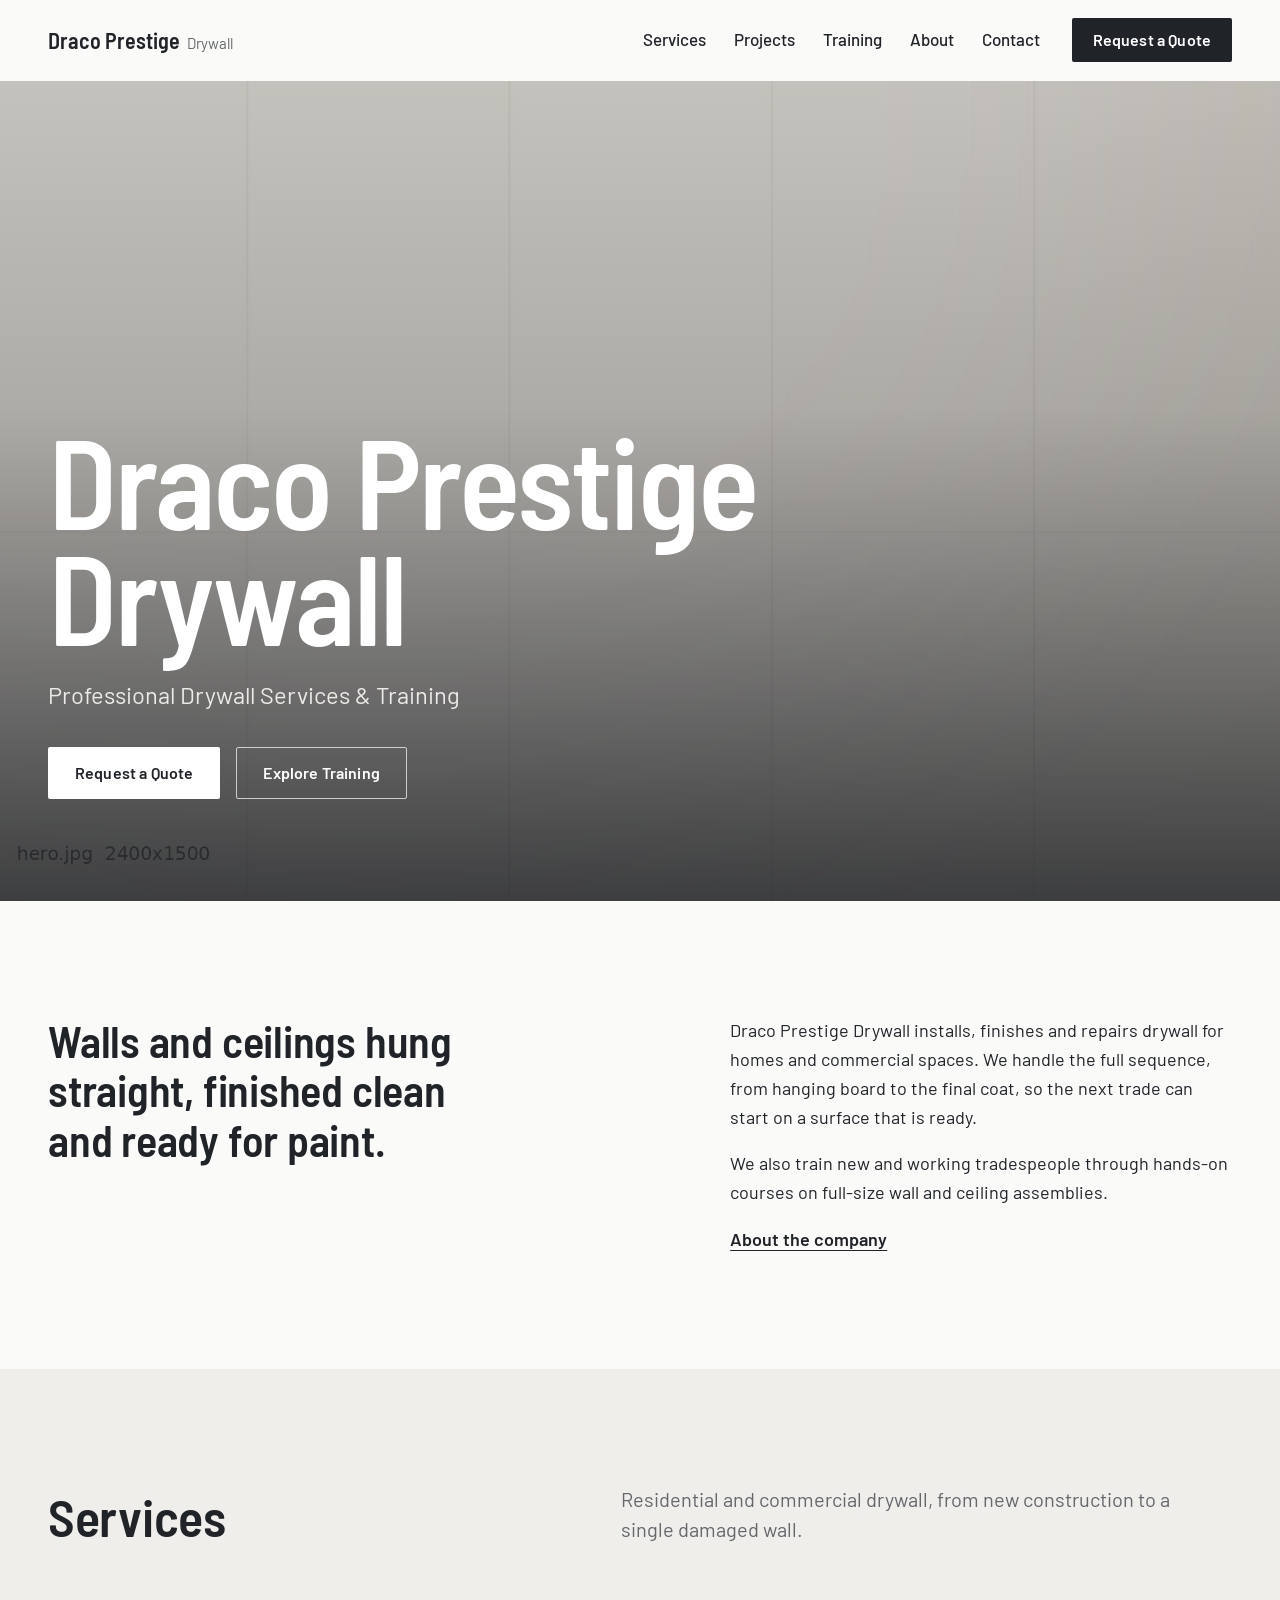
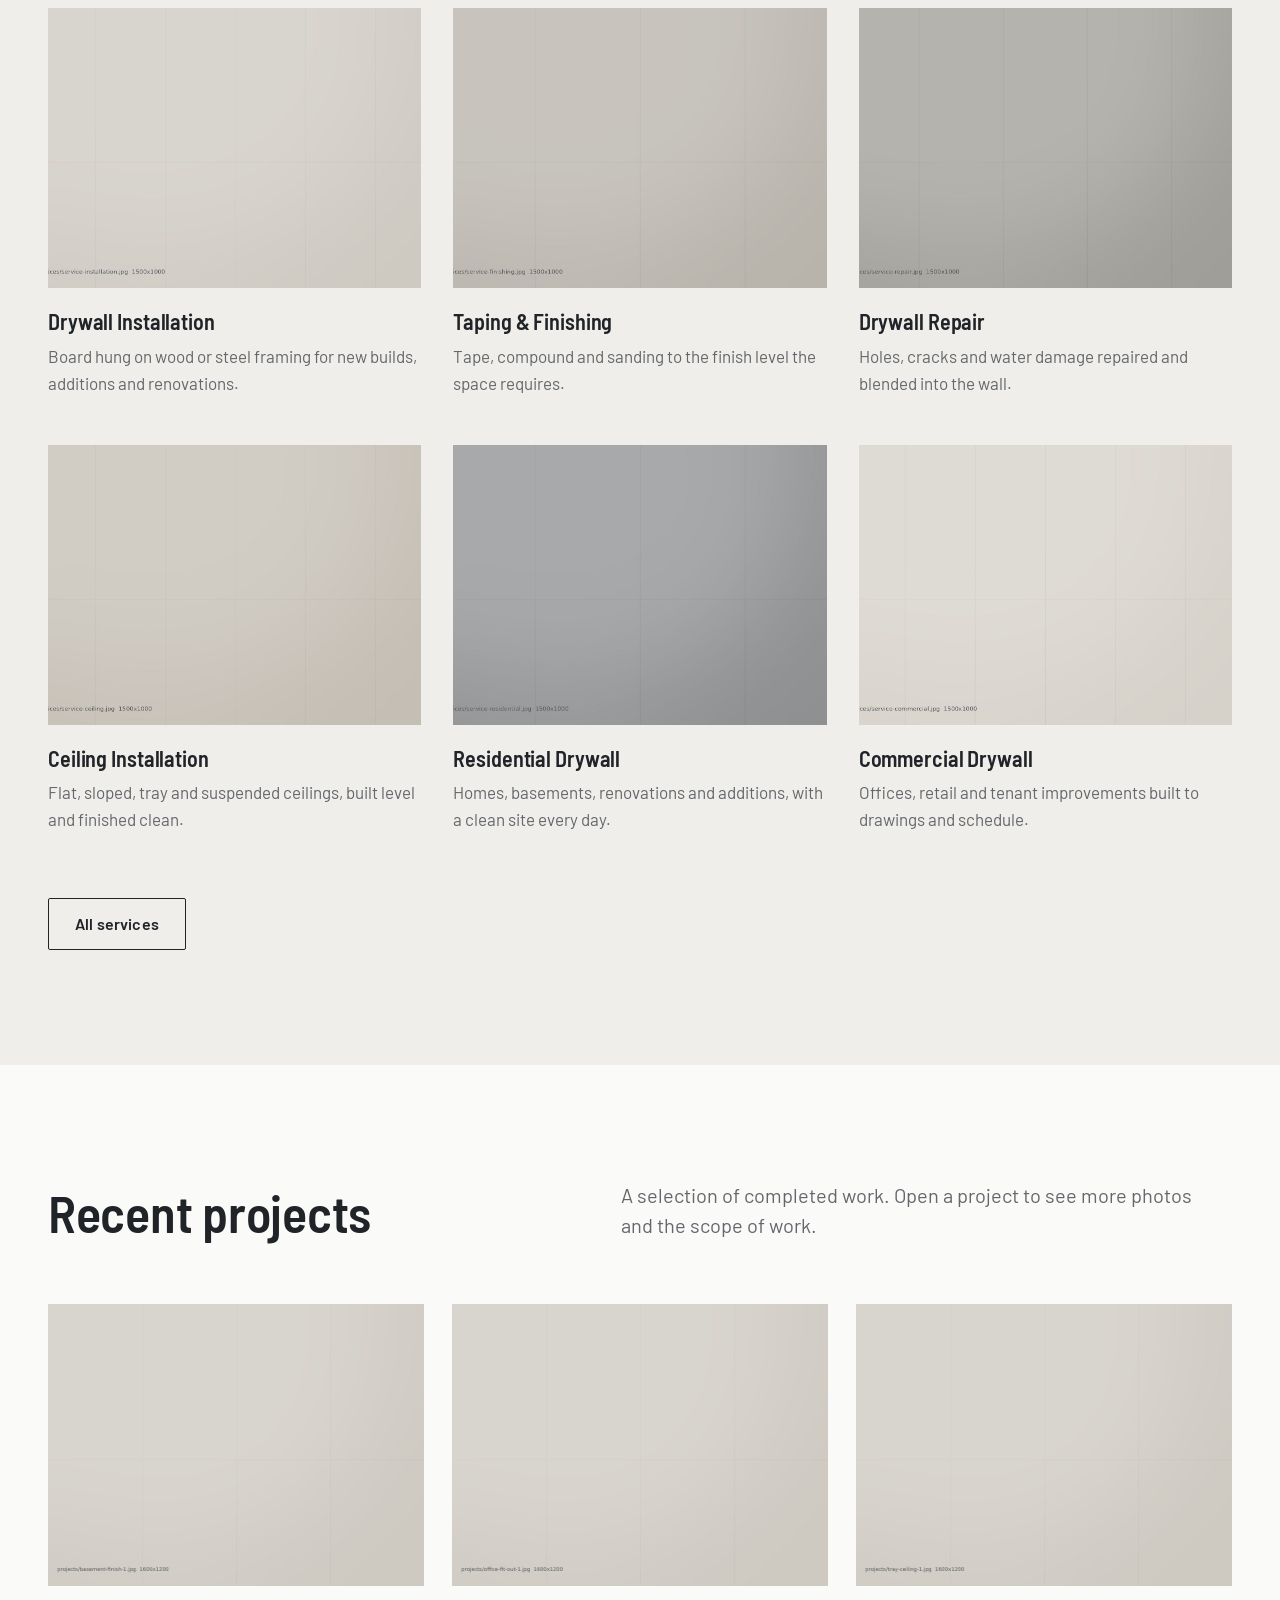
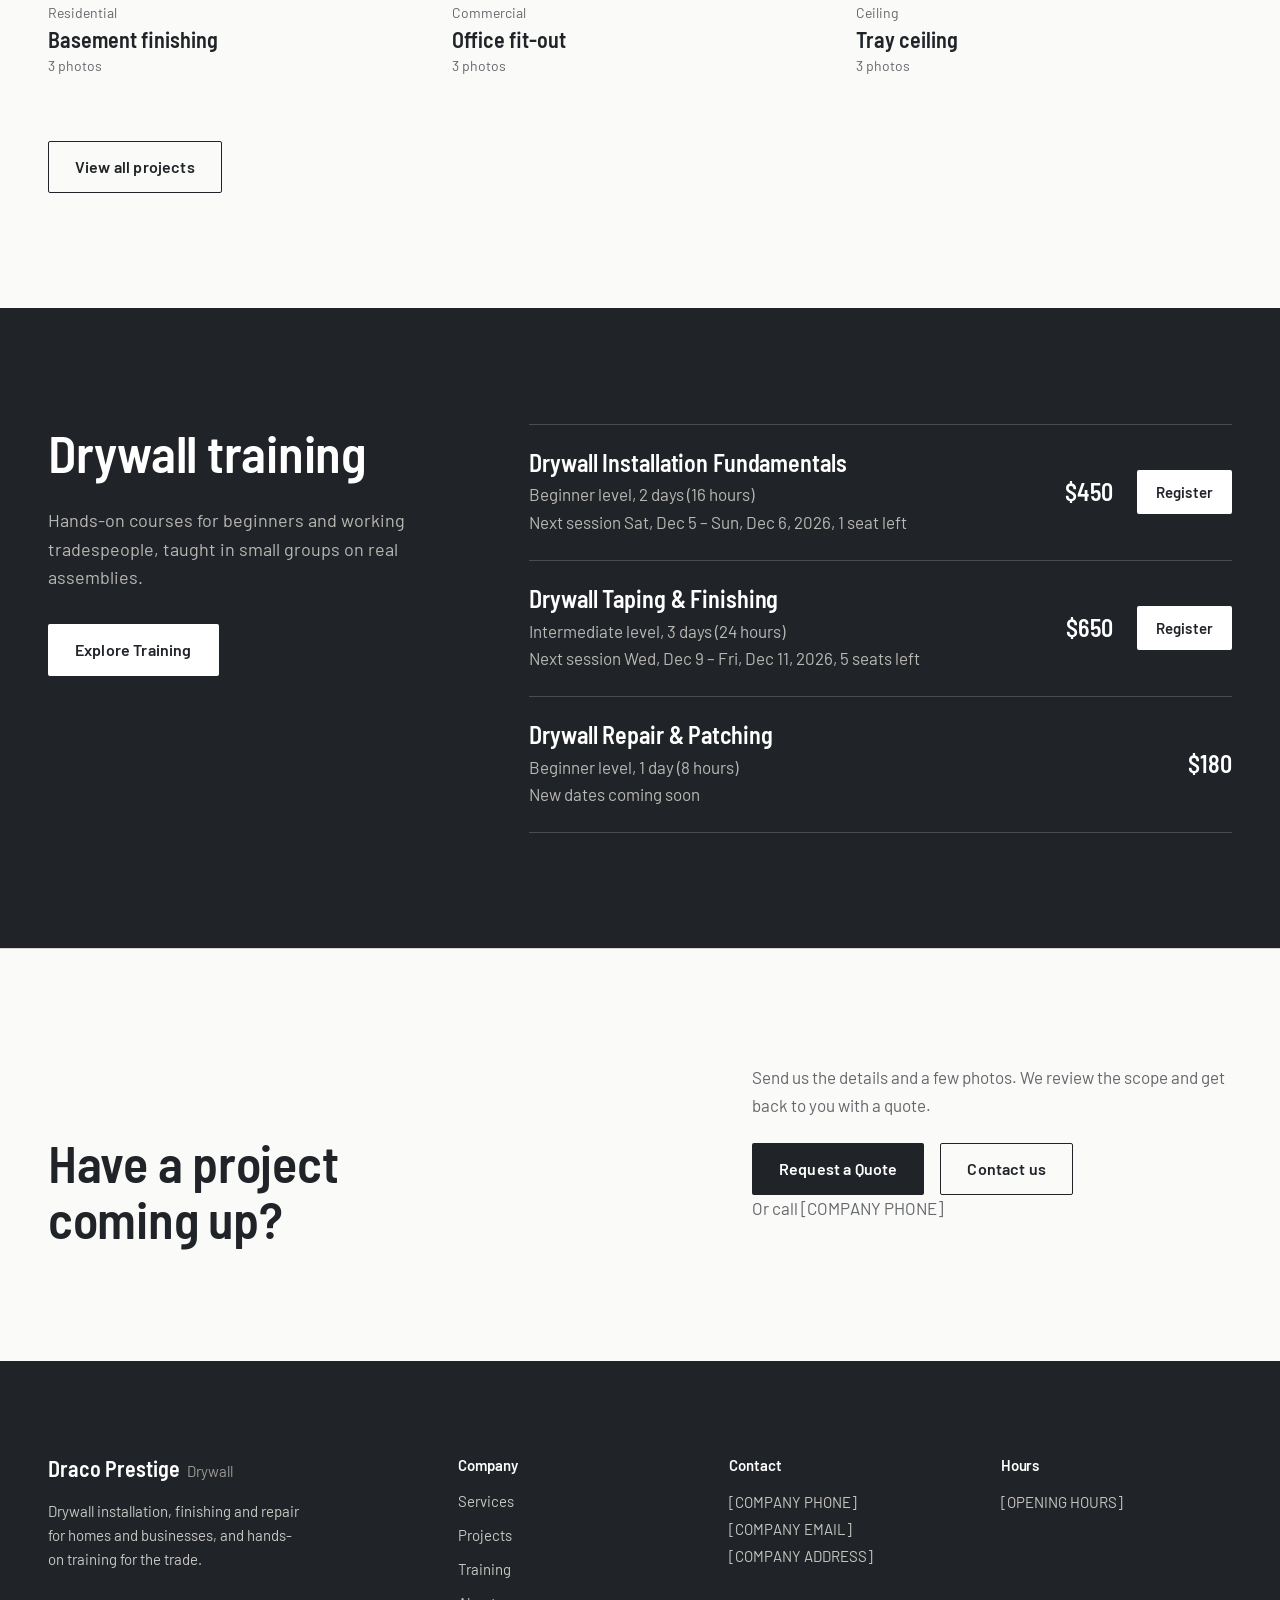
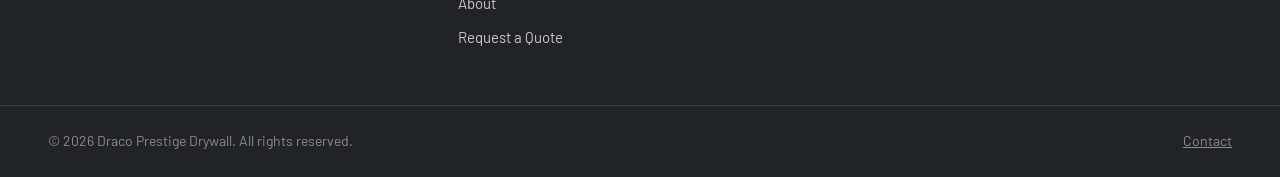
==== index.html @ 19254822 "Add files via upload" ====
<!DOCTYPE html>
<html lang="en">
<head>
  <meta charset="utf-8">
  <meta name="viewport" content="width=device-width, initial-scale=1">
  <title>Draco Prestige Drywall | Professional Drywall Services & Training</title>
  <meta name="description" content="Drywall installation, taping and finishing, repair and ceilings for residential and commercial projects, plus hands-on drywall training.">
  <link rel="icon" href="assets/favicon.svg" type="image/svg+xml">
  <link rel="preconnect" href="https://fonts.googleapis.com">
  <link rel="preconnect" href="https://fonts.gstatic.com" crossorigin>
  <link rel="stylesheet" href="https://fonts.googleapis.com/css2?family=Barlow:wght@400;500;600&family=Barlow+Semi+Condensed:wght@500;600&display=swap">
  <link rel="stylesheet" href="css/style.css">
  <link rel="stylesheet" href="css/responsive.css">
  <script>document.documentElement.classList.add('js');</script>
  <script src="js/main.js" defer></script>
  <script src="js/projects.js" defer></script>
  <script src="js/training.js" defer></script>
</head>
<body>
  <a class="skip-link" href="#main">Skip to content</a>

  <header class="site-header" data-header>
    <div class="container header-inner">
      <a class="brand" href="index.html" aria-label="Draco Prestige Drywall, home">
        <span class="brand-name">Draco Prestige</span>
        <span class="brand-sub">Drywall</span>
      </a>

      <nav class="nav" id="site-nav" aria-label="Main">
        <ul class="nav-list">
          <li><a href="services.html">Services</a></li>
          <li><a href="projects.html">Projects</a></li>
          <li><a href="training.html">Training</a></li>
          <li><a href="about.html">About</a></li>
          <li><a href="contact.html">Contact</a></li>
        </ul>
        <a class="btn btn--primary nav-cta" href="quote.html">Request a Quote</a>
      </nav>

      <button type="button" class="nav-toggle" aria-expanded="false" aria-controls="site-nav" data-nav-toggle>
        <span class="nav-toggle-bar"></span>
        <span class="nav-toggle-bar"></span>
        <span class="visually-hidden">Open menu</span>
      </button>
    </div>
  </header>

  <main id="main">
    <section class="hero" data-hero>
      <figure class="hero-media">
        <img src="images/hero.jpg" alt="Interior with newly finished drywall walls and ceiling" width="2400" height="1500" fetchpriority="high">
      </figure>
      <div class="container hero-content">
        <h1 class="hero-title">Draco Prestige<br>Drywall</h1>
        <p class="hero-sub">Professional Drywall Services &amp; Training</p>
        <div class="btn-row hero-actions">
          <a class="btn btn--light" href="quote.html">Request a Quote</a>
          <a class="btn btn--ghost-light" href="training.html">Explore Training</a>
        </div>
      </div>
    </section>

    <section class="section" aria-labelledby="intro-title">
      <div class="container intro-grid">
        <h2 class="intro-title" id="intro-title">Walls and ceilings hung straight, finished clean and ready for paint.</h2>
        <div class="intro-body">
          <p>Draco Prestige Drywall installs, finishes and repairs drywall for homes and commercial spaces. We handle the full sequence, from hanging board to the final coat, so the next trade can start on a surface that is ready.</p>
          <p>We also train new and working tradespeople through hands-on courses on full-size wall and ceiling assemblies.</p>
          <a class="text-link" href="about.html">About the company</a>
        </div>
      </div>
    </section>

    <section class="section section--alt" aria-labelledby="services-title">
      <div class="container">
        <div class="section-head">
          <h2 id="services-title">Services</h2>
          <p>Residential and commercial drywall, from new construction to a single damaged wall.</p>
        </div>
        <ul class="service-grid">
          <li class="service-item">
            <a href="services.html#installation">
              <figure class="media media--4x3"><img src="images/services/service-installation.jpg" alt="Drywall sheets being fastened to new wall framing" width="1200" height="900" loading="lazy"></figure>
              <h3>Drywall Installation</h3>
              <p>Board hung on wood or steel framing for new builds, additions and renovations.</p>
            </a>
          </li>
          <li class="service-item">
            <a href="services.html#finishing">
              <figure class="media media--4x3"><img src="images/services/service-finishing.jpg" alt="Joint compound being feathered over a taped seam" width="1200" height="900" loading="lazy"></figure>
              <h3>Taping & Finishing</h3>
              <p>Tape, compound and sanding to the finish level the space requires.</p>
            </a>
          </li>
          <li class="service-item">
            <a href="services.html#repair">
              <figure class="media media--4x3"><img src="images/services/service-repair.jpg" alt="Patched section of wall ready for paint" width="1200" height="900" loading="lazy"></figure>
              <h3>Drywall Repair</h3>
              <p>Holes, cracks and water damage repaired and blended into the wall.</p>
            </a>
          </li>
          <li class="service-item">
            <a href="services.html#ceilings">
              <figure class="media media--4x3"><img src="images/services/service-ceiling.jpg" alt="Drywall ceiling installed over a large room" width="1200" height="900" loading="lazy"></figure>
              <h3>Ceiling Installation</h3>
              <p>Flat, sloped, tray and suspended ceilings, built level and finished clean.</p>
            </a>
          </li>
          <li class="service-item">
            <a href="services.html#residential">
              <figure class="media media--4x3"><img src="images/services/service-residential.jpg" alt="Finished living room with smooth painted walls" width="1200" height="900" loading="lazy"></figure>
              <h3>Residential Drywall</h3>
              <p>Homes, basements, renovations and additions, with a clean site every day.</p>
            </a>
          </li>
          <li class="service-item">
            <a href="services.html#commercial">
              <figure class="media media--4x3"><img src="images/services/service-commercial.jpg" alt="Office corridor with new partition walls" width="1200" height="900" loading="lazy"></figure>
              <h3>Commercial Drywall</h3>
              <p>Offices, retail and tenant improvements built to drawings and schedule.</p>
            </a>
          </li>
        </ul>
        <div class="section-foot">
          <a class="btn btn--outline" href="services.html">All services</a>
        </div>
      </div>
    </section>

    <section class="section" aria-labelledby="projects-title">
      <div class="container">
        <div class="section-head">
          <h2 id="projects-title">Recent projects</h2>
          <p>A selection of completed work. Open a project to see more photos and the scope of work.</p>
        </div>
        <ul class="project-grid" data-projects-featured data-limit="3"></ul>
        <div class="section-foot">
          <a class="btn btn--outline" href="projects.html">View all projects</a>
        </div>
      </div>
    </section>

    <section class="section section--dark" aria-labelledby="training-title">
      <div class="container training-preview-grid">
        <div class="training-preview-intro">
          <h2 id="training-title">Drywall training</h2>
          <p>Hands-on courses for beginners and working tradespeople, taught in small groups on real assemblies.</p>
          <a class="btn btn--light" href="training.html">Explore Training</a>
        </div>
        <div data-training-preview></div>
      </div>
    </section>

    <section class="section cta" aria-labelledby="cta-title">
      <div class="container cta-inner">
        <div>
          <h2 id="cta-title">Have a project coming up?</h2>
        </div>
        <div>
          <p>Send us the details and a few photos. We review the scope and get back to you with a quote.</p>
          <div class="btn-row">
            <a class="btn btn--primary" href="quote.html">Request a Quote</a>
            <a class="btn btn--outline" href="contact.html">Contact us</a>
          </div>
          <p class="cta-phone">Or call [COMPANY PHONE]</p>
        </div>
      </div>
    </section>
  </main>

  <footer class="site-footer">
    <div class="container footer-grid">
      <div class="footer-brand">
        <a class="brand" href="index.html" aria-label="Draco Prestige Drywall, home">
          <span class="brand-name">Draco Prestige</span>
          <span class="brand-sub">Drywall</span>
        </a>
        <p>Drywall installation, finishing and repair for homes and businesses, and hands-on training for the trade.</p>
      </div>

      <nav aria-label="Footer">
        <h2 class="footer-title">Company</h2>
        <ul class="footer-links">
          <li><a href="services.html">Services</a></li>
          <li><a href="projects.html">Projects</a></li>
          <li><a href="training.html">Training</a></li>
          <li><a href="about.html">About</a></li>
          <li><a href="quote.html">Request a Quote</a></li>
        </ul>
      </nav>

      <div>
        <h2 class="footer-title">Contact</h2>
        <address>
          [COMPANY PHONE]<br>
          [COMPANY EMAIL]<br>
          [COMPANY ADDRESS]
        </address>
      </div>

      <div>
        <h2 class="footer-title">Hours</h2>
        <p class="footer-hours">[OPENING HOURS]</p>
      </div>
    </div>

    <div class="container footer-bottom">
      <p>&copy; <span data-year></span> Draco Prestige Drywall. All rights reserved.</p>
      <p><a href="contact.html">Contact</a></p>
    </div>
  </footer>
</body>
</html>
---- css/style.css ----
/* ==========================================================================
   Draco Prestige Drywall — style.css
   Tokens, base, layout and components. Breakpoints live in responsive.css.
   ========================================================================== */

/* ---------- Tokens ---------- */
:root {
  /* Palette drawn from the trade: board, joint compound, steel studs, chalk line */
  --c-paper: #FAFAF8;
  --c-gypsum: #EFEEEA;
  --c-mud: #D8D5CE;
  --c-line: #BDB9B0;
  --c-concrete: #64676B;
  --c-graphite: #202328;
  --c-graphite-2: #34383F;
  --c-chalk: #2E5A87;
  --c-amber: #8A5A12;
  --c-error: #A3342B;
  --c-success: #2F6B4A;

  --f-body: "Barlow", "Helvetica Neue", Arial, sans-serif;
  --f-display: "Barlow Semi Condensed", "Arial Narrow", Arial, sans-serif;

  --fs-small: 0.875rem;
  --fs-body: 1.0625rem;
  --fs-lead: 1.25rem;
  --fs-h3: 1.375rem;
  --fs-h2: clamp(2rem, 1.4rem + 2.4vw, 3.25rem);
  --fs-h1: clamp(2.5rem, 1.6rem + 4vw, 4.5rem);
  --fs-hero: clamp(3.25rem, 1.5rem + 8vw, 8.5rem);

  --container: 1240px;
  --gutter: clamp(20px, 4vw, 48px);
  --space-section: clamp(72px, 9vw, 136px);
  --radius: 2px;
  --header-h: 72px;
  --ease: cubic-bezier(0.22, 0.61, 0.36, 1);
}

/* ---------- Base ---------- */
*,
*::before,
*::after { box-sizing: border-box; }

html {
  -webkit-text-size-adjust: 100%;
  text-size-adjust: 100%;
  scroll-padding-top: calc(var(--header-h) + 24px);
}

body {
  margin: 0;
  font-family: var(--f-body);
  font-size: var(--fs-body);
  line-height: 1.6;
  color: var(--c-graphite);
  background: var(--c-paper);
  overflow-x: clip;
  -webkit-font-smoothing: antialiased;
}

img { display: block; max-width: 100%; height: auto; }

h1, h2, h3, h4 {
  margin: 0 0 0.5em;
  font-family: var(--f-display);
  font-weight: 600;
  line-height: 1.08;
  letter-spacing: -0.005em;
  text-wrap: balance;
}
h1 { font-size: var(--fs-h1); }
h2 { font-size: var(--fs-h2); }
h3 { font-size: var(--fs-h3); line-height: 1.2; }
h4 { font-family: var(--f-body); font-size: 1rem; line-height: 1.4; }

p { margin: 0 0 1em; }
a { color: inherit; }
ul, ol { margin: 0; padding: 0; }
button, input, select, textarea { font: inherit; color: inherit; }
address { font-style: normal; }
[hidden] { display: none !important; }

:focus-visible { outline: 2px solid var(--c-chalk); outline-offset: 3px; }
::selection { background: var(--c-graphite); color: #fff; }

.visually-hidden {
  position: absolute !important;
  width: 1px; height: 1px;
  padding: 0; margin: -1px;
  overflow: hidden;
  clip: rect(0 0 0 0);
  white-space: nowrap;
  border: 0;
}

.skip-link {
  position: absolute;
  top: -100px; left: 16px;
  z-index: 100;
  padding: 12px 16px;
  background: var(--c-graphite);
  color: #fff;
}
.skip-link:focus { top: 16px; }

/* ---------- Layout ---------- */
.container {
  width: 100%;
  max-width: calc(var(--container) + var(--gutter) * 2);
  margin-inline: auto;
  padding-inline: var(--gutter);
}

.section { padding-block: var(--space-section); }
.section--alt { background: var(--c-gypsum); }
.section--dark { background: var(--c-graphite); color: #E9E8E4; }
.section--dark h2,
.section--dark h3 { color: #fff; }
.section--tight-top { padding-top: clamp(48px, 6vw, 80px); }

.section-head {
  display: grid;
  gap: 12px 64px;
  margin-bottom: clamp(40px, 5vw, 72px);
}
.section-head h2 { margin: 0; }
.section-head p {
  margin: 0;
  max-width: 52ch;
  font-size: var(--fs-lead);
  line-height: 1.5;
  color: var(--c-concrete);
}
.section--dark .section-head p { color: #B9B8B3; }
.section-foot { margin-top: clamp(40px, 5vw, 64px); }

.section-note { margin: 24px 0 0; }
.text-muted { color: var(--c-concrete); }

.lead {
  max-width: 56ch;
  font-size: var(--fs-lead);
  line-height: 1.5;
  color: var(--c-concrete);
}

/* ---------- Media ---------- */
.media {
  display: block;
  position: relative;
  margin: 0;
  overflow: hidden;
  background: var(--c-mud);
}
.media img { width: 100%; height: 100%; object-fit: cover; }
.media--4x3 { aspect-ratio: 4 / 3; }
.media--3x2 { aspect-ratio: 3 / 2; }
.media--4x5 { aspect-ratio: 4 / 5; }

/* ---------- Buttons & links ---------- */
.btn {
  display: inline-flex;
  align-items: center;
  justify-content: center;
  min-height: 52px;
  padding: 0 26px;
  border: 1px solid transparent;
  border-radius: var(--radius);
  font-family: var(--f-body);
  font-size: 1rem;
  font-weight: 600;
  letter-spacing: 0.01em;
  text-align: center;
  text-decoration: none;
  cursor: pointer;
  transition: background-color 0.2s var(--ease), color 0.2s var(--ease), border-color 0.2s var(--ease);
}
.btn--primary { background: var(--c-graphite); color: #fff; }
.btn--primary:hover { background: var(--c-graphite-2); }
.btn--outline { background: transparent; border-color: var(--c-graphite); color: var(--c-graphite); }
.btn--outline:hover { background: var(--c-graphite); color: #fff; }
.btn--light { background: #fff; color: var(--c-graphite); }
.btn--light:hover { background: var(--c-gypsum); }
.btn--ghost-light { border-color: rgba(255, 255, 255, 0.7); color: #fff; }
.btn--ghost-light:hover { background: #fff; border-color: #fff; color: var(--c-graphite); }
.btn--sm { min-height: 44px; padding: 0 18px; font-size: 0.9375rem; }
.btn[disabled],
.btn[aria-disabled="true"] { opacity: 0.45; cursor: not-allowed; pointer-events: none; }
.btn.is-loading { opacity: 0.7; pointer-events: none; }

.btn-row { display: flex; flex-wrap: wrap; align-items: center; gap: 12px 16px; }

.text-link {
  font-weight: 600;
  text-decoration: underline;
  text-decoration-thickness: 1px;
  text-underline-offset: 4px;
}
.text-link:hover { text-decoration-thickness: 2px; }

/* ---------- Header & navigation ---------- */
.site-header {
  position: sticky;
  top: 0;
  z-index: 50;
  background: var(--c-paper);
  border-bottom: 1px solid transparent;
  transition: border-color 0.2s var(--ease);
}
.site-header.is-scrolled { border-bottom-color: var(--c-mud); }

.header-inner {
  display: flex;
  align-items: center;
  justify-content: space-between;
  gap: 24px;
  height: var(--header-h);
}

.brand {
  display: inline-flex;
  align-items: baseline;
  gap: 7px;
  line-height: 1;
  text-decoration: none;
  white-space: nowrap;
}
.brand-name {
  font-family: var(--f-display);
  font-size: 1.375rem;
  font-weight: 600;
}
.brand-sub { font-size: 0.9375rem; color: var(--c-concrete); }

.nav { display: flex; align-items: center; gap: 32px; }
.nav-list { display: flex; gap: 28px; list-style: none; }
.nav-list a {
  position: relative;
  display: block;
  padding: 8px 0;
  font-weight: 500;
  text-decoration: none;
}
.nav-list a::after {
  content: "";
  position: absolute;
  left: 0; right: 0; bottom: 2px;
  height: 1px;
  background: currentColor;
  transform: scaleX(0);
  transform-origin: left;
  transition: transform 0.25s var(--ease);
}
.nav-list a:hover::after,
.nav-list a[aria-current="page"]::after { transform: scaleX(1); }
.nav-cta { min-height: 44px; padding: 0 20px; }
.nav-toggle { display: none; }

/* ---------- Hero (home) & page heroes ---------- */
.hero,
.page-hero {
  position: relative;
  isolation: isolate;
  display: flex;
  align-items: flex-end;
  overflow: hidden;
  color: #fff;
  background: var(--c-graphite);
}
.hero {
  min-height: clamp(560px, calc(100vh - var(--header-h)), 920px);
  min-height: clamp(560px, calc(100svh - var(--header-h)), 920px);
}
.page-hero { min-height: clamp(320px, 48vh, 520px); }

.hero-media { position: absolute; inset: 0; z-index: -2; margin: 0; }
.hero-media img { width: 100%; height: 100%; object-fit: cover; }

/* Darkens the lower part of the photo so white type stays legible */
.hero::before,
.page-hero::before {
  content: "";
  position: absolute;
  inset: 0;
  z-index: -1;
  background: linear-gradient(180deg, rgba(24, 26, 30, 0.1) 0%, rgba(24, 26, 30, 0.22) 40%, rgba(24, 26, 30, 0.8) 100%);
}

.hero-content { padding-block: clamp(48px, 8vw, 104px); }
.hero-title {
  margin: 0 0 24px;
  font-size: var(--fs-hero);
  line-height: 0.92;
  letter-spacing: -0.015em;
  color: #fff;
}
.hero-sub {
  max-width: 32ch;
  margin: 0 0 36px;
  font-size: clamp(1.125rem, 1rem + 0.6vw, 1.5rem);
  line-height: 1.35;
  color: #ECEBE7;
}

.page-hero-content { padding-block: clamp(40px, 6vw, 72px); }
.page-hero h1 { margin: 0 0 12px; color: #fff; }
.page-hero p {
  max-width: 52ch;
  margin: 0;
  font-size: var(--fs-lead);
  line-height: 1.5;
  color: #E4E3DF;
}

/* Plain page header for form pages */
.page-head {
  padding-block: clamp(56px, 8vw, 104px) clamp(32px, 4vw, 48px);
  border-bottom: 1px solid var(--c-mud);
}
.page-head h1 { margin: 0 0 12px; }
.page-head .lead { margin: 0; }

/* Single page-load sequence on the home hero */
@media (prefers-reduced-motion: no-preference) {
  .js .hero[data-hero] .hero-media img {
    transform: scale(1.05);
    transition: transform 1.8s var(--ease);
  }
  .js .hero[data-hero] .hero-content > * {
    opacity: 0;
    transform: translateY(16px);
    transition: opacity 0.8s var(--ease), transform 0.8s var(--ease);
  }
  .js .hero.is-loaded .hero-media img,
  .js .hero.is-loaded .hero-content > * { opacity: 1; transform: none; }
  .js .hero.is-loaded .hero-content > :nth-child(2) { transition-delay: 0.12s; }
  .js .hero.is-loaded .hero-content > :nth-child(3) { transition-delay: 0.24s; }
}

/* ---------- Intro ---------- */
.intro-grid { display: grid; gap: 32px 80px; }
.intro-title {
  max-width: 20ch;
  margin: 0;
  font-size: clamp(1.75rem, 1.2rem + 2vw, 2.75rem);
  line-height: 1.12;
}
.intro-body { max-width: 58ch; font-size: 1.125rem; }

/* ---------- Services ---------- */
.service-grid { display: grid; gap: 48px 32px; list-style: none; }
.service-item a { display: block; text-decoration: none; }
.service-item .media { margin-bottom: 20px; }
.service-item h3 { margin: 0 0 8px; }
.service-item p { max-width: 40ch; margin: 0; color: var(--c-concrete); }
.service-item a:hover h3 {
  text-decoration: underline;
  text-decoration-thickness: 1px;
  text-underline-offset: 5px;
}

.service-list { display: grid; gap: clamp(64px, 8vw, 120px); }
.service-row { display: grid; gap: 28px 72px; align-items: center; }
.service-row-body h2 { font-size: clamp(1.75rem, 1.3rem + 1.6vw, 2.5rem); }
.service-row-body > p { max-width: 52ch; color: var(--c-concrete); }

.dash-list { display: grid; gap: 10px; list-style: none; }
.dash-list li { position: relative; padding-left: 22px; }
.dash-list li::before {
  content: "";
  position: absolute;
  top: 0.8em; left: 0;
  width: 10px; height: 1px;
  background: var(--c-graphite);
}
.service-row .dash-list { margin-top: 24px; padding-top: 24px; border-top: 1px solid var(--c-mud); }

/* ---------- Steps (real sequences only) ---------- */
.steps { display: grid; gap: 32px; list-style: none; counter-reset: step; }
.step { padding-top: 20px; border-top: 2px solid var(--c-graphite); counter-increment: step; }
.step::before {
  content: counter(step);
  display: block;
  margin-bottom: 12px;
  font-family: var(--f-display);
  font-size: 1.25rem;
  font-weight: 600;
}
.step h3 { margin: 0 0 6px; font-size: 1.25rem; }
.step p { margin: 0; color: var(--c-concrete); }
.section--dark .step { border-top-color: #fff; }
.section--dark .step p { color: #B9B8B3; }

/* ---------- Call to action ---------- */
.cta { border-top: 1px solid var(--c-mud); }
.cta-inner { display: grid; gap: 24px 64px; align-items: end; }
.cta h2 { max-width: 16ch; margin: 0; }
.cta p { max-width: 48ch; margin: 0 0 24px; color: var(--c-concrete); }
.cta-phone { margin: 20px 0 0; color: var(--c-concrete); }

/* ---------- Projects ---------- */
.filter-bar {
  display: flex;
  gap: 28px;
  margin-bottom: 40px;
  overflow-x: auto;
  scrollbar-width: none;
  box-shadow: inset 0 -1px 0 var(--c-mud);
}
.filter-bar::-webkit-scrollbar { display: none; }
.filter-btn {
  position: relative;
  flex: none;
  padding: 14px 0;
  background: none;
  border: 0;
  font-weight: 500;
  color: var(--c-concrete);
  white-space: nowrap;
  cursor: pointer;
}
.filter-btn:focus-visible { outline-offset: -2px; }
.filter-btn:hover,
.filter-btn[aria-pressed="true"] { color: var(--c-graphite); }
.filter-btn[aria-pressed="true"]::after {
  content: "";
  position: absolute;
  left: 0; right: 0; bottom: 0;
  height: 2px;
  background: var(--c-graphite);
}
.filter-count { margin-left: 5px; font-size: 0.8125rem; color: #8F9195; font-variant-numeric: tabular-nums; }

.project-grid { display: grid; gap: 40px 28px; list-style: none; }
.project-card[hidden] { display: none; }
.project-trigger {
  display: block;
  width: 100%;
  padding: 0;
  background: none;
  border: 0;
  color: inherit;
  text-align: left;
  cursor: pointer;
}
.project-media { margin-bottom: 16px; }
.project-media img { transition: transform 0.6s var(--ease); }
.project-trigger:hover .project-media img { transform: scale(1.025); }
.project-info { display: flex; flex-direction: column; gap: 2px; }
.project-cat,
.project-count { font-size: var(--fs-small); color: var(--c-concrete); }
.project-title { font-family: var(--f-display); font-size: 1.375rem; font-weight: 600; line-height: 1.2; }
.empty-state { padding: 48px 0; color: var(--c-concrete); }

/* ---------- Project modal (native <dialog>) ---------- */
html.modal-open { overflow: hidden; }

.modal {
  width: min(1200px, calc(100% - 48px));
  max-width: none;
  max-height: calc(100% - 48px);
  padding: 0;
  overflow: hidden;
  border: 0;
  border-radius: var(--radius);
  background: var(--c-paper);
  color: var(--c-graphite);
}
.modal::backdrop { background: rgba(22, 24, 27, 0.78); }
.modal[open] { animation: modal-in 0.25s var(--ease); }
@keyframes modal-in {
  from { opacity: 0; transform: translateY(12px); }
  to { opacity: 1; transform: none; }
}

.modal-inner {
  position: relative;
  display: grid;
  max-height: calc(100vh - 48px);
  max-height: calc(100dvh - 48px);
  overflow-y: auto;
  overscroll-behavior: contain;
}
.modal-gallery { display: flex; flex-direction: column; min-width: 0; background: var(--c-graphite); }
.modal-stage { position: relative; aspect-ratio: 4 / 3; background: #17191C; touch-action: pan-y; }
.modal-image { width: 100%; height: 100%; object-fit: contain; }

.modal-nav,
.modal-close {
  display: grid;
  place-items: center;
  width: 44px; height: 44px;
  padding: 0;
  border: 0;
  border-radius: var(--radius);
  background: rgba(250, 250, 248, 0.94);
  color: var(--c-graphite);
  cursor: pointer;
}
.modal-nav { position: absolute; top: 50%; transform: translateY(-50%); }
.modal-nav--prev { left: 12px; }
.modal-nav--next { right: 12px; }
.modal-nav[hidden] { display: none; }
.modal-nav svg,
.modal-close svg { width: 20px; height: 20px; }
.modal-close { position: absolute; top: 12px; right: 12px; z-index: 2; }

.modal-counter {
  position: absolute;
  left: 12px; bottom: 12px;
  margin: 0;
  padding: 4px 10px;
  background: rgba(22, 24, 27, 0.72);
  color: #fff;
  font-size: 0.8125rem;
  font-variant-numeric: tabular-nums;
}

.modal-thumbs { display: flex; gap: 8px; padding: 12px; overflow-x: auto; list-style: none; }
.modal-thumb {
  flex: none;
  width: 88px;
  aspect-ratio: 4 / 3;
  padding: 0;
  border: 2px solid transparent;
  background: none;
  opacity: 0.6;
  cursor: pointer;
  transition: opacity 0.2s var(--ease);
}
.modal-thumb img { width: 100%; height: 100%; object-fit: cover; }
.modal-thumb:hover,
.modal-thumb[aria-current="true"] { opacity: 1; }
.modal-thumb[aria-current="true"] { border-color: #fff; }

.modal-body { padding: clamp(24px, 4vw, 48px); }
.modal-cat { margin: 0 0 8px; font-size: var(--fs-small); color: var(--c-concrete); }
.modal-title { margin: 0 0 16px; font-size: clamp(1.75rem, 1.3rem + 1.5vw, 2.5rem); }
.modal-desc { color: var(--c-concrete); }
.modal-body .facts { margin-bottom: 32px; }

/* ---------- Facts list (definition rows) ---------- */
.facts { display: grid; margin: 0; border-top: 1px solid var(--c-mud); }
.facts > div {
  display: grid;
  grid-template-columns: minmax(96px, 38%) 1fr;
  gap: 16px;
  padding: 12px 0;
  border-bottom: 1px solid var(--c-mud);
}
.facts dt { color: var(--c-concrete); }
.facts dd { margin: 0; font-weight: 500; overflow-wrap: anywhere; }
.facts dd ul { list-style: none; }

/* ---------- Training: home preview ---------- */
.training-preview-grid { display: grid; gap: 48px 80px; }
.training-preview-intro p { max-width: 44ch; margin-bottom: 32px; color: #B9B8B3; font-size: 1.125rem; }
.preview-list { list-style: none; border-top: 1px solid rgba(255, 255, 255, 0.18); }
.preview-item {
  display: grid;
  gap: 8px 32px;
  padding: 24px 0;
  border-bottom: 1px solid rgba(255, 255, 255, 0.18);
}
.preview-item h3 { margin: 0 0 4px; font-size: 1.5rem; }
.preview-item h3 a { text-decoration: none; }
.preview-item h3 a:hover { text-decoration: underline; text-underline-offset: 5px; text-decoration-thickness: 1px; }
.preview-meta { margin: 0; color: #B9B8B3; }
.preview-side { display: flex; flex-wrap: wrap; align-items: center; gap: 12px 24px; }
.preview-price { font-family: var(--f-display); font-size: 1.5rem; font-weight: 600; color: #fff; }

/* ---------- Training: catalogue ---------- */
.course-list { display: grid; gap: clamp(72px, 8vw, 112px); }
.course { display: grid; gap: 32px 72px; padding-top: 40px; border-top: 2px solid var(--c-graphite); }
.course-meta { margin: 0 0 10px; color: var(--c-concrete); }
.course-title { margin: 0 0 16px; font-size: clamp(1.875rem, 1.3rem + 2vw, 2.75rem); }
.course-desc { max-width: 58ch; font-size: 1.125rem; }
.course-note { max-width: 58ch; font-size: 0.9375rem; color: var(--c-concrete); }
.course h4 { margin: 32px 0 14px; }
.curriculum { gap: 10px 32px; }

.price { margin: 0 0 4px; font-family: var(--f-display); font-size: 2.25rem; font-weight: 600; line-height: 1; }
.price-note { margin: 0 0 24px; font-size: var(--fs-small); color: var(--c-concrete); }

.course-sessions { grid-column: 1 / -1; }
.course-sessions h4 { margin-top: 0; }
.sessions { list-style: none; border-top: 1px solid var(--c-mud); }
.sessions-head { display: none; }
.session {
  display: grid;
  gap: 4px 24px;
  align-items: center;
  padding: 18px 0;
  border-bottom: 1px solid var(--c-mud);
}
.session-date { font-weight: 600; }
.session-cell { color: var(--c-concrete); }
.session .btn { justify-self: start; margin-top: 10px; }

.seats { font-size: 0.9375rem; font-weight: 500; font-variant-numeric: tabular-nums; }
.seats--low { color: var(--c-amber); }
.seats--full { color: var(--c-error); }
.seats-bar { display: block; width: 100%; max-width: 140px; height: 3px; margin-top: 6px; background: var(--c-mud); }
.seats-bar > span { display: block; height: 100%; background: var(--c-graphite); }

/* ---------- Forms ---------- */
.form-layout { display: grid; gap: 48px 80px; align-items: start; }
.form { display: grid; gap: 40px; min-width: 0; }
.form-section { min-width: 0; margin: 0; padding: 0; border: 0; }
.form-section > legend {
  margin-bottom: 20px;
  padding: 0;
  font-family: var(--f-display);
  font-size: 1.5rem;
  font-weight: 600;
}
.form-grid { display: grid; gap: 20px; }

.field { display: flex; flex-direction: column; gap: 8px; min-width: 0; margin: 0; padding: 0; border: 0; }
.field > label:not(.dropzone),
.field > legend,
.field-label { padding: 0; font-size: 0.9375rem; font-weight: 600; }
.field > legend { margin-bottom: 8px; }
.optional { font-weight: 400; color: var(--c-concrete); }
.field-hint { margin: 0; font-size: var(--fs-small); color: var(--c-concrete); }
.field-error { margin: 0; font-size: var(--fs-small); font-weight: 500; color: var(--c-error); }
.field-error:empty { display: none; }

.input {
  width: 100%;
  min-height: 52px;
  padding: 12px 14px;
  background: #fff;
  border: 1px solid var(--c-line);
  border-radius: var(--radius);
  font-size: 1rem; /* 16px avoids iOS zoom on focus */
  line-height: 1.4;
  transition: border-color 0.15s var(--ease);
}
.input:hover { border-color: #8F8C85; }
.input:focus { outline: 2px solid var(--c-chalk); outline-offset: 0; border-color: var(--c-chalk); }
textarea.input { min-height: 160px; resize: vertical; }
select.input {
  appearance: none;
  padding-right: 44px;
  background-image: url("data:image/svg+xml,%3Csvg xmlns='http://www.w3.org/2000/svg' width='12' height='8' viewBox='0 0 12 8'%3E%3Cpath d='M1 1.5l5 5 5-5' fill='none' stroke='%23202328' stroke-width='1.5'/%3E%3C/svg%3E");
  background-repeat: no-repeat;
  background-position: right 16px center;
}
select.input:disabled { background-color: var(--c-gypsum); color: var(--c-concrete); cursor: not-allowed; }
.field.has-error .input,
.field.has-error .choice,
.field.has-error .dropzone { border-color: var(--c-error); }

.choice-group { display: grid; gap: 10px; }
.choice {
  display: flex;
  align-items: center;
  gap: 12px;
  min-height: 52px;
  padding: 12px 16px;
  background: #fff;
  border: 1px solid var(--c-line);
  border-radius: var(--radius);
  font-weight: 500;
  cursor: pointer;
}
.choice input { flex: none; width: 18px; height: 18px; margin: 0; accent-color: var(--c-graphite); }
.choice:has(input:checked) { border-color: var(--c-graphite); box-shadow: inset 0 0 0 1px var(--c-graphite); }
.choice:has(input:focus-visible) { outline: 2px solid var(--c-chalk); outline-offset: 2px; }
.choice input:focus-visible { outline: none; }

.dropzone {
  display: flex;
  flex-direction: column;
  align-items: center;
  justify-content: center;
  gap: 4px;
  min-height: 150px;
  padding: 24px;
  background: #fff;
  border: 1px dashed #A9A59C;
  border-radius: var(--radius);
  text-align: center;
  cursor: pointer;
  transition: border-color 0.15s var(--ease), background-color 0.15s var(--ease);
}
.dropzone:hover,
.dropzone.is-dragover { border-color: var(--c-graphite); background: var(--c-gypsum); }
.dropzone:has(input:focus-visible) { outline: 2px solid var(--c-chalk); outline-offset: 2px; }
.dropzone-title { font-weight: 600; }
.dropzone-hint { font-size: var(--fs-small); color: var(--c-concrete); }

.file-previews { display: grid; grid-template-columns: repeat(auto-fill, minmax(104px, 1fr)); gap: 12px; list-style: none; }
.file-previews:empty { display: none; }
.file-preview { display: flex; flex-direction: column; gap: 6px; min-width: 0; font-size: 0.8125rem; }
.file-thumb {
  position: relative;
  display: grid;
  place-items: center;
  aspect-ratio: 1;
  padding: 8px;
  overflow: hidden;
  background: var(--c-mud);
  color: var(--c-concrete);
  text-align: center;
  word-break: break-all;
}
.file-thumb img { position: absolute; inset: 0; width: 100%; height: 100%; object-fit: cover; }
.file-name { overflow: hidden; text-overflow: ellipsis; white-space: nowrap; }
.file-remove {
  align-self: start;
  padding: 0;
  background: none;
  border: 0;
  font-size: 0.8125rem;
  font-weight: 600;
  text-decoration: underline;
  text-underline-offset: 3px;
  cursor: pointer;
}

.form-actions { display: flex; flex-wrap: wrap; align-items: center; gap: 16px 24px; }
.form-note { max-width: 52ch; margin: 0; font-size: var(--fs-small); color: var(--c-concrete); }

.form-alert {
  margin: 0;
  padding: 16px 18px;
  border-left: 3px solid var(--c-error);
  background: #F6E9E7;
  color: #5E1D17;
}
.form-alert--info { border-left-color: var(--c-chalk); background: #E8EDF3; color: #1D3550; }
.form-alert[hidden] { display: none; }

.form-success { max-width: 640px; padding-top: 8px; }
.form-success h2 { font-size: clamp(1.75rem, 1.3rem + 1.6vw, 2.5rem); }
.form-success p { color: var(--c-concrete); }
.form-success .form-alert { margin: 24px 0; }

/* ---------- Side panels ---------- */
.aside-panel { padding: 28px; background: var(--c-gypsum); border-top: 2px solid var(--c-graphite); }
.aside-panel h2 { margin: 0 0 16px; font-size: 1.5rem; }
.aside-panel > p { color: var(--c-concrete); }
.aside-panel .steps { gap: 20px; }
.aside-panel .step { padding-top: 14px; border-top-width: 1px; }
.aside-panel .step::before { margin-bottom: 6px; font-size: 1rem; }
.aside-panel .step h3 { font-size: 1.0625rem; }
.aside-panel .step p { font-size: 0.9375rem; }
.aside-panel .facts { margin-bottom: 16px; }
.aside-contact { margin-top: 24px; padding-top: 20px; border-top: 1px solid var(--c-line); font-size: 0.9375rem; }
.aside-contact p { margin: 0; }

/* ---------- Registration confirmation ---------- */
.confirmation { max-width: 780px; }
.confirmation h2 { font-size: clamp(1.75rem, 1.3rem + 1.6vw, 2.5rem); }
.summary-block { margin-top: 40px; }
.summary-block h3 { margin: 0 0 12px; font-size: 1.25rem; }
.payment-box { margin-top: 40px; padding: 24px; background: #fff; border: 1px solid var(--c-line); }
.payment-box h3 { margin: 0 0 8px; font-size: 1.25rem; }
.payment-box p { margin: 0 0 16px; color: var(--c-concrete); }
.payment-box p:last-child { margin-bottom: 0; }
.confirmation .btn-row { margin-top: 32px; }

/* ---------- About ---------- */
.split { display: grid; gap: 40px 80px; align-items: center; }
.split-body > p { max-width: 58ch; }
.expertise-list { display: grid; gap: 0 48px; list-style: none; border-top: 1px solid var(--c-mud); }
.expertise-list li { padding: 16px 0; border-bottom: 1px solid var(--c-mud); font-weight: 500; }
.values { display: grid; gap: 40px 48px; list-style: none; }
.value { padding-top: 20px; border-top: 1px solid var(--c-graphite); }
.value h3 { margin: 0 0 8px; }
.value p { margin: 0; color: var(--c-concrete); }
.approach { display: grid; gap: 32px 48px; }
.approach h3 { margin: 0 0 8px; }
.approach p { margin: 0; color: var(--c-concrete); }

/* ---------- Contact ---------- */
.contact-grid { display: grid; gap: 56px 80px; align-items: start; }
.contact-list { display: grid; gap: 28px; margin: 0; }
.contact-list dt { margin-bottom: 4px; font-size: var(--fs-small); color: var(--c-concrete); }
.contact-list dd { margin: 0; font-size: 1.25rem; font-weight: 500; overflow-wrap: anywhere; }

/* ---------- Footer ---------- */
.site-footer {
  padding-top: clamp(64px, 8vw, 96px);
  background: var(--c-graphite);
  color: #C9C8C3;
  font-size: 0.9375rem;
}
.site-footer .brand-name { color: #fff; }
.site-footer .brand-sub { color: #9C9B96; }
.footer-grid { display: grid; gap: 40px; padding-bottom: 56px; }
.footer-brand p { max-width: 32ch; margin: 16px 0 0; }
.footer-title { margin: 0 0 16px; font-family: var(--f-body); font-size: 0.9375rem; font-weight: 600; color: #fff; }
.footer-links { display: grid; gap: 10px; list-style: none; }
.footer-links a { text-decoration: none; }
.footer-links a:hover { text-decoration: underline; text-underline-offset: 4px; }
.site-footer address,
.site-footer .footer-hours { margin: 0; line-height: 1.8; }
.footer-bottom {
  display: flex;
  flex-wrap: wrap;
  justify-content: space-between;
  gap: 12px;
  padding-block: 24px;
  border-top: 1px solid rgba(255, 255, 255, 0.12);
  color: #8E8D88;
  font-size: var(--fs-small);
}
.footer-bottom p { margin: 0; }
---- css/responsive.css ----
/* ==========================================================================
   Draco Prestige Drywall — responsive.css
   Mobile-first breakpoints: 640 / 768 / 960 / 1024 / 1600
   ========================================================================== */

/* ---------- Mobile navigation (< 960px) ---------- */
@media (max-width: 959.98px) {
  .nav-toggle {
    display: inline-flex;
    flex-direction: column;
    justify-content: center;
    gap: 6px;
    width: 44px;
    height: 44px;
    margin-right: -10px;
    padding: 10px;
    background: none;
    border: 0;
    cursor: pointer;
  }
  .nav-toggle-bar {
    display: block;
    width: 24px;
    height: 2px;
    background: var(--c-graphite);
    transition: transform 0.25s var(--ease);
  }
  .nav-toggle[aria-expanded="true"] .nav-toggle-bar:nth-child(1) { transform: translateY(4px) rotate(45deg); }
  .nav-toggle[aria-expanded="true"] .nav-toggle-bar:nth-child(2) { transform: translateY(-4px) rotate(-45deg); }

  .nav {
    position: fixed;
    inset: var(--header-h) 0 0 0;
    flex-direction: column;
    align-items: stretch;
    justify-content: space-between;
    gap: 32px;
    padding: 24px var(--gutter) calc(32px + env(safe-area-inset-bottom, 0px));
    overflow-y: auto;
    background: var(--c-paper);
    border-top: 1px solid var(--c-mud);
    visibility: hidden;
    opacity: 0;
    transform: translateY(-8px);
    transition: opacity 0.25s var(--ease), transform 0.25s var(--ease), visibility 0s linear 0.25s;
  }
  .nav.is-open {
    visibility: visible;
    opacity: 1;
    transform: none;
    transition: opacity 0.25s var(--ease), transform 0.25s var(--ease), visibility 0s;
  }
  .nav-list { flex-direction: column; gap: 0; }
  .nav-list li { border-bottom: 1px solid var(--c-mud); }
  .nav-list a {
    padding: 16px 0;
    font-family: var(--f-display);
    font-size: 1.75rem;
    font-weight: 500;
  }
  .nav-list a::after { display: none; }
  .nav-list a[aria-current="page"] { color: var(--c-chalk); }
  .nav-cta { width: 100%; min-height: 52px; }

  body.nav-open { overflow: hidden; }
}

@media (max-width: 380px) {
  .brand-name { font-size: 1.25rem; }
  .brand-sub { display: none; }
}

/* Full-width buttons on small phones */
@media (max-width: 479.98px) {
  .hero-actions .btn,
  .cta .btn-row .btn,
  .form-actions .btn { width: 100%; }

  .modal { width: 100%; max-height: 100%; height: 100%; border-radius: 0; }
  .modal-inner { max-height: 100vh; max-height: 100dvh; }
}

/* ---------- ≥ 640px ---------- */
@media (min-width: 640px) {
  .service-grid,
  .project-grid { grid-template-columns: repeat(2, minmax(0, 1fr)); }

  .steps { grid-template-columns: repeat(2, minmax(0, 1fr)); }
  .aside-panel .steps { grid-template-columns: 1fr; }

  .form-grid { grid-template-columns: repeat(2, minmax(0, 1fr)); }
  .field--full { grid-column: 1 / -1; }
  .choice-group { grid-template-columns: repeat(3, minmax(0, 1fr)); }

  .curriculum,
  .expertise-list { grid-template-columns: repeat(2, minmax(0, 1fr)); }

  .values,
  .approach { grid-template-columns: repeat(2, minmax(0, 1fr)); }

  .preview-item { grid-template-columns: minmax(0, 1fr) auto; align-items: center; }
}

/* ---------- ≥ 768px ---------- */
@media (min-width: 768px) {
  .footer-grid { grid-template-columns: repeat(2, minmax(0, 1fr)); }

  .session {
    grid-template-columns: minmax(0, 1.5fr) minmax(0, 1.2fr) minmax(0, 1.4fr) minmax(0, 1fr) auto;
    padding: 16px 0;
  }
  .session .btn { margin-top: 0; justify-self: end; }
  .sessions-head {
    display: grid;
    grid-template-columns: minmax(0, 1.5fr) minmax(0, 1.2fr) minmax(0, 1.4fr) minmax(0, 1fr) auto;
    gap: 24px;
    padding: 12px 0;
    border-bottom: 1px solid var(--c-mud);
    font-size: var(--fs-small);
    color: var(--c-concrete);
  }
  /* Keeps the header row aligned with the action column of each session */
  .sessions-head span:last-child { min-width: 110px; }
  .session > :last-child { min-width: 110px; }
}

/* ---------- ≥ 960px ---------- */
@media (min-width: 960px) {
  :root { --header-h: 80px; }

  .section-head { grid-template-columns: minmax(0, 5fr) minmax(0, 6fr); align-items: end; }
  .intro-grid { grid-template-columns: minmax(0, 6fr) minmax(0, 5fr); }

  .service-row { grid-template-columns: minmax(0, 7fr) minmax(0, 5fr); }
  .service-row:nth-child(even) { grid-template-columns: minmax(0, 5fr) minmax(0, 7fr); }
  .service-row:nth-child(even) .media { order: 2; }

  .cta-inner { grid-template-columns: minmax(0, 1fr) auto; }

  .training-preview-grid { grid-template-columns: minmax(0, 4fr) minmax(0, 7fr); }

  .course { grid-template-columns: minmax(0, 8fr) minmax(260px, 4fr); }

  .form-layout { grid-template-columns: minmax(0, 7fr) minmax(280px, 4fr); }
  .aside-panel { position: sticky; top: calc(var(--header-h) + 24px); }

  .split { grid-template-columns: repeat(2, minmax(0, 1fr)); }
  .contact-grid { grid-template-columns: minmax(0, 4fr) minmax(0, 7fr); }

  .modal-inner {
    grid-template-columns: minmax(0, 1.6fr) minmax(320px, 1fr);
    overflow: hidden;
  }
  .modal-gallery { justify-content: center; }
  .modal-body { overflow-y: auto; }
}

/* ---------- ≥ 1024px ---------- */
@media (min-width: 1024px) {
  .service-grid,
  .project-grid { grid-template-columns: repeat(3, minmax(0, 1fr)); }
  .steps { grid-template-columns: repeat(4, minmax(0, 1fr)); }
  .values { grid-template-columns: repeat(4, minmax(0, 1fr)); }
  .approach { grid-template-columns: repeat(3, minmax(0, 1fr)); }
  .footer-grid { grid-template-columns: minmax(0, 1.6fr) repeat(3, minmax(0, 1fr)); }
}

/* ---------- Large screens ---------- */
@media (min-width: 1600px) {
  :root { --container: 1360px; }
}

/* ---------- Reduced motion ---------- */
@media (prefers-reduced-motion: reduce) {
  *,
  *::before,
  *::after {
    animation-duration: 0.01ms !important;
    transition-duration: 0.01ms !important;
  }
}

/* ---------- Print (registration summary) ---------- */
@media print {
  .site-header,
  .site-footer,
  .skip-link,
  .btn,
  .btn-row { display: none !important; }
  body { background: #fff; font-size: 11pt; }
  .page-head { padding: 0 0 16px; }
  .section { padding-block: 16px; }
  .payment-box { border-color: #999; }
}
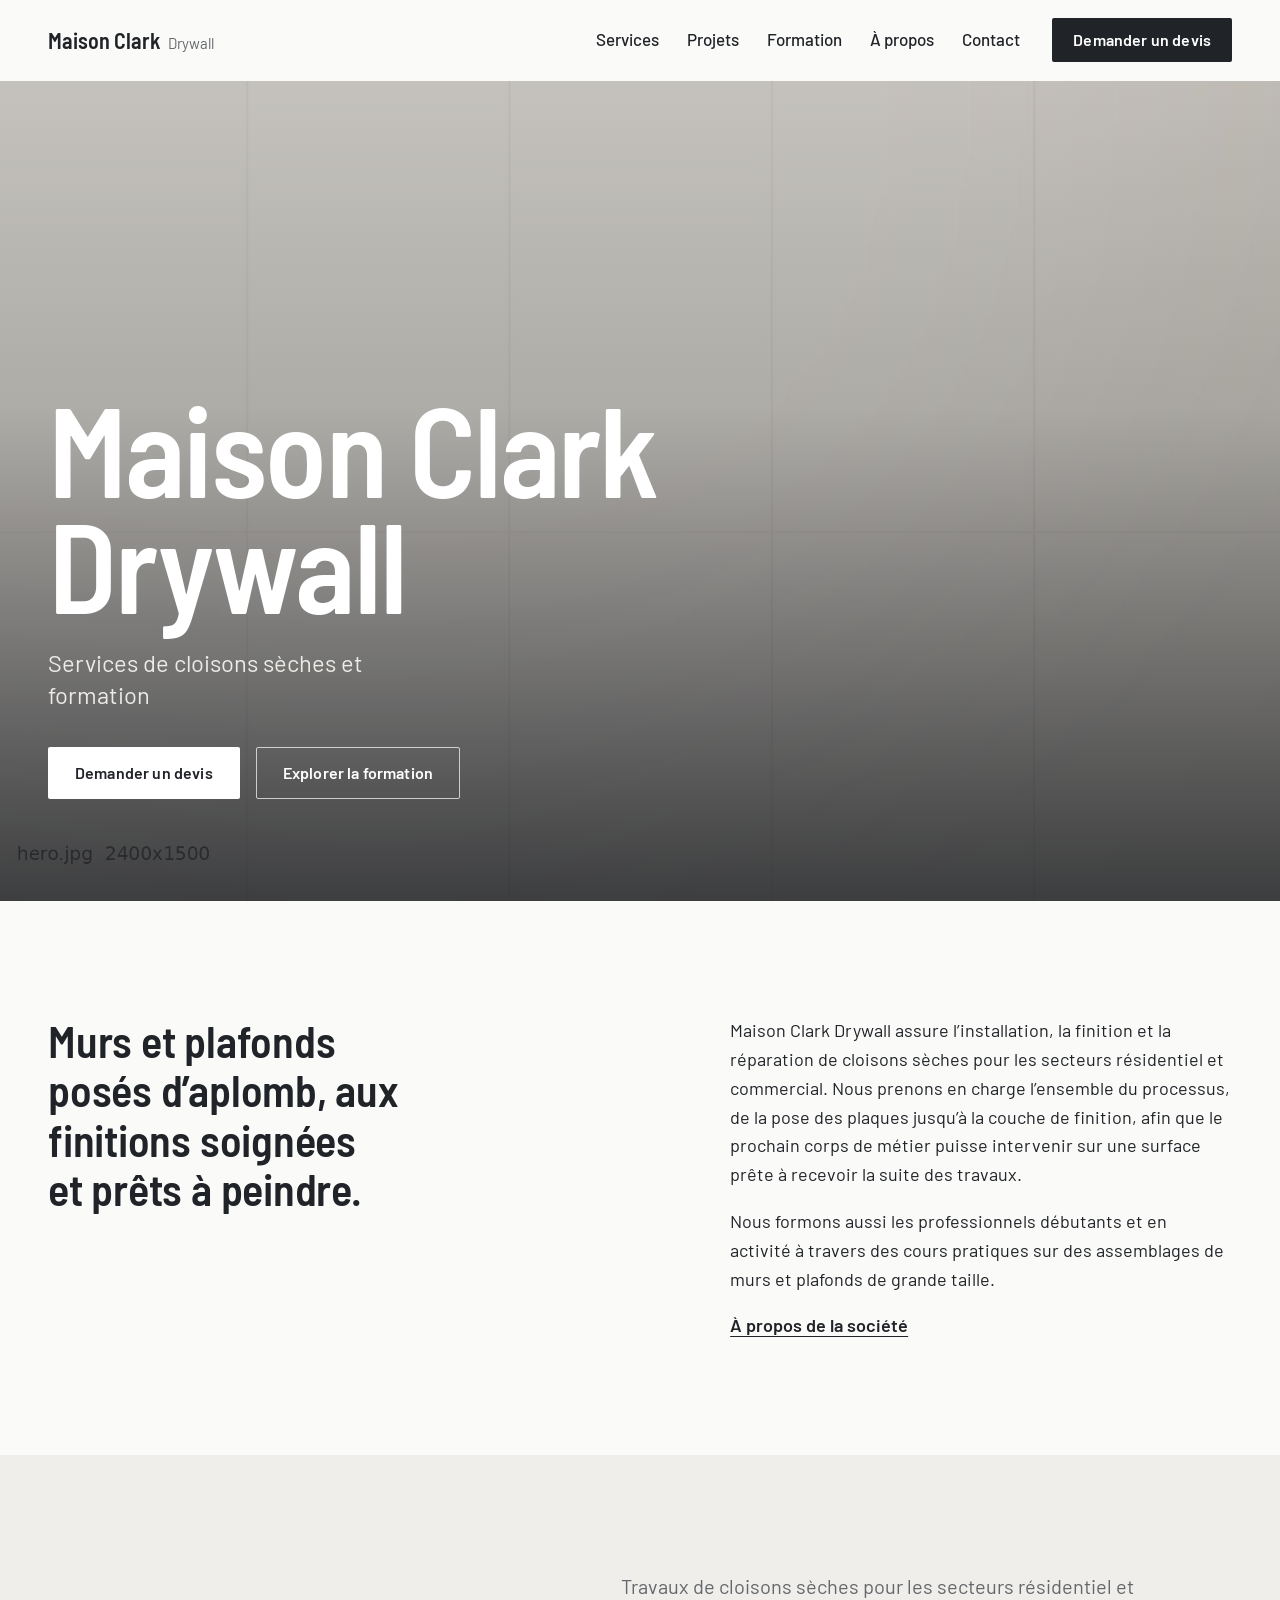
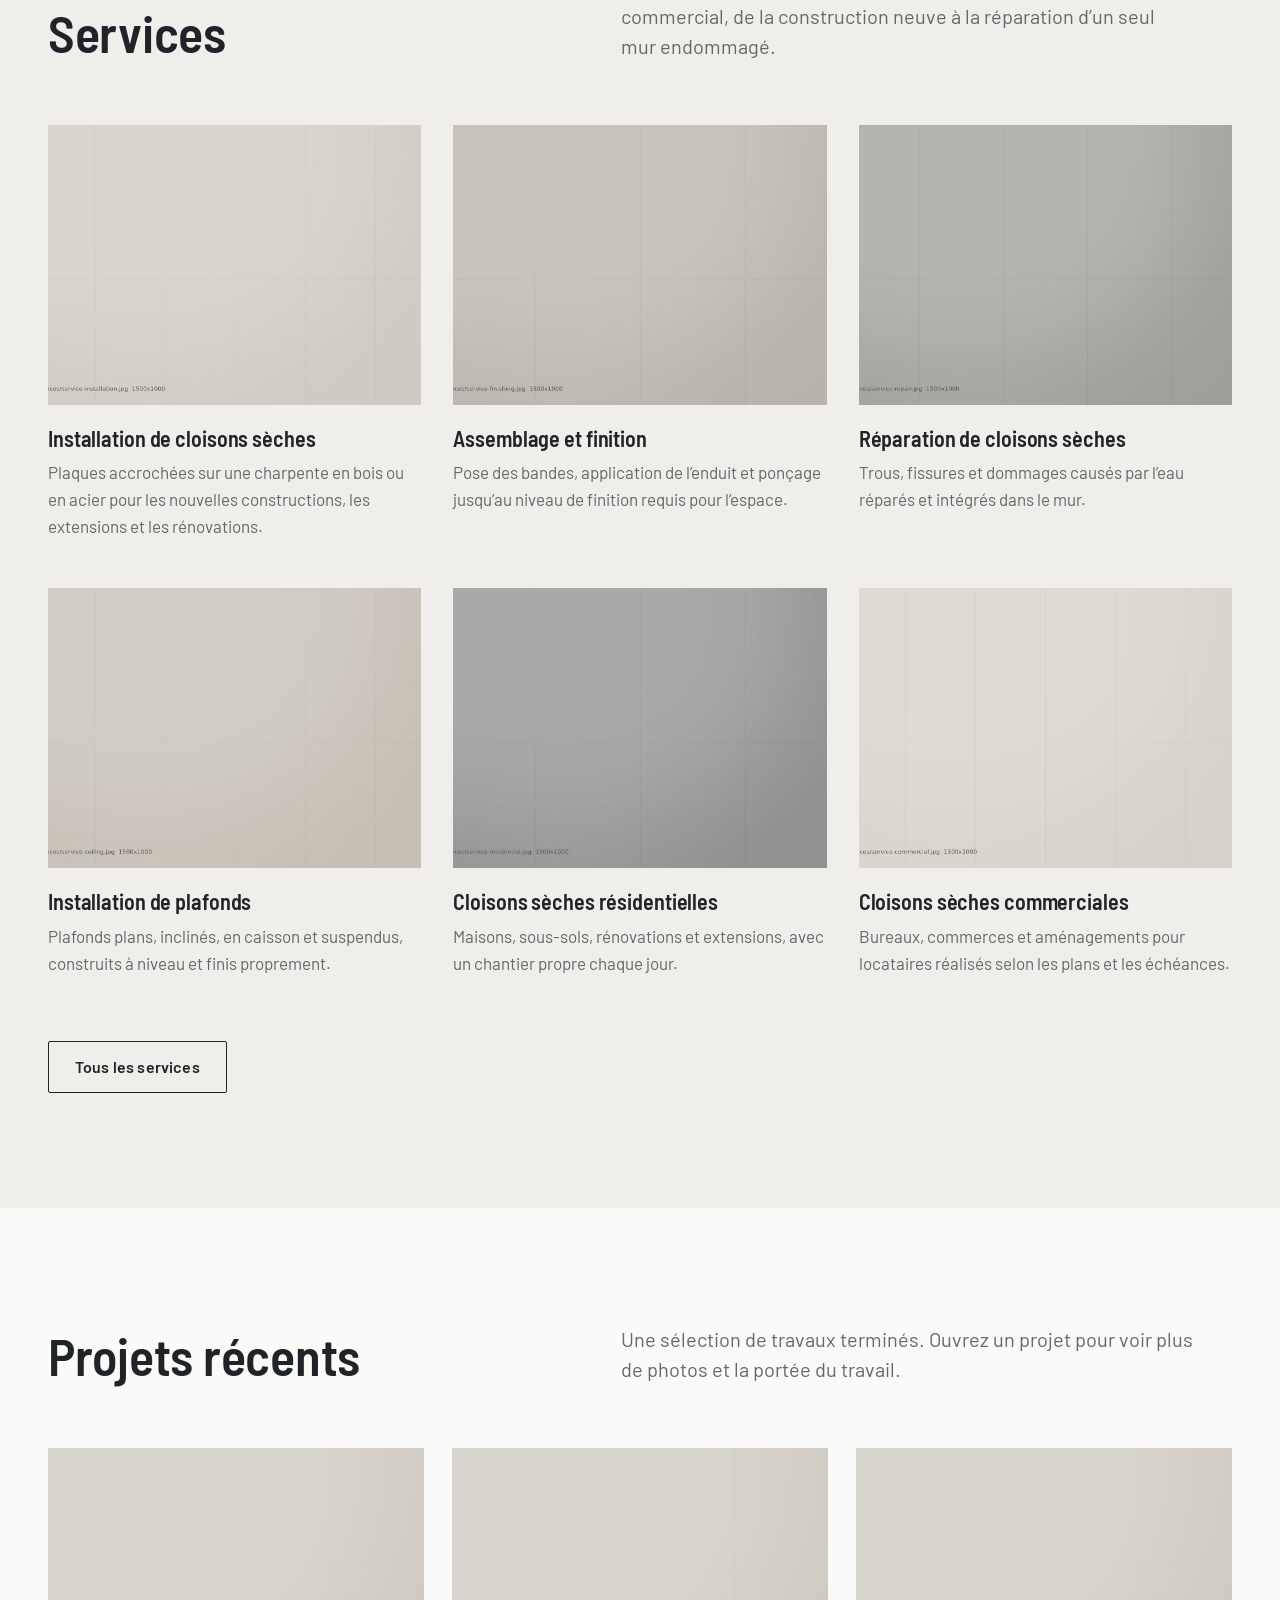
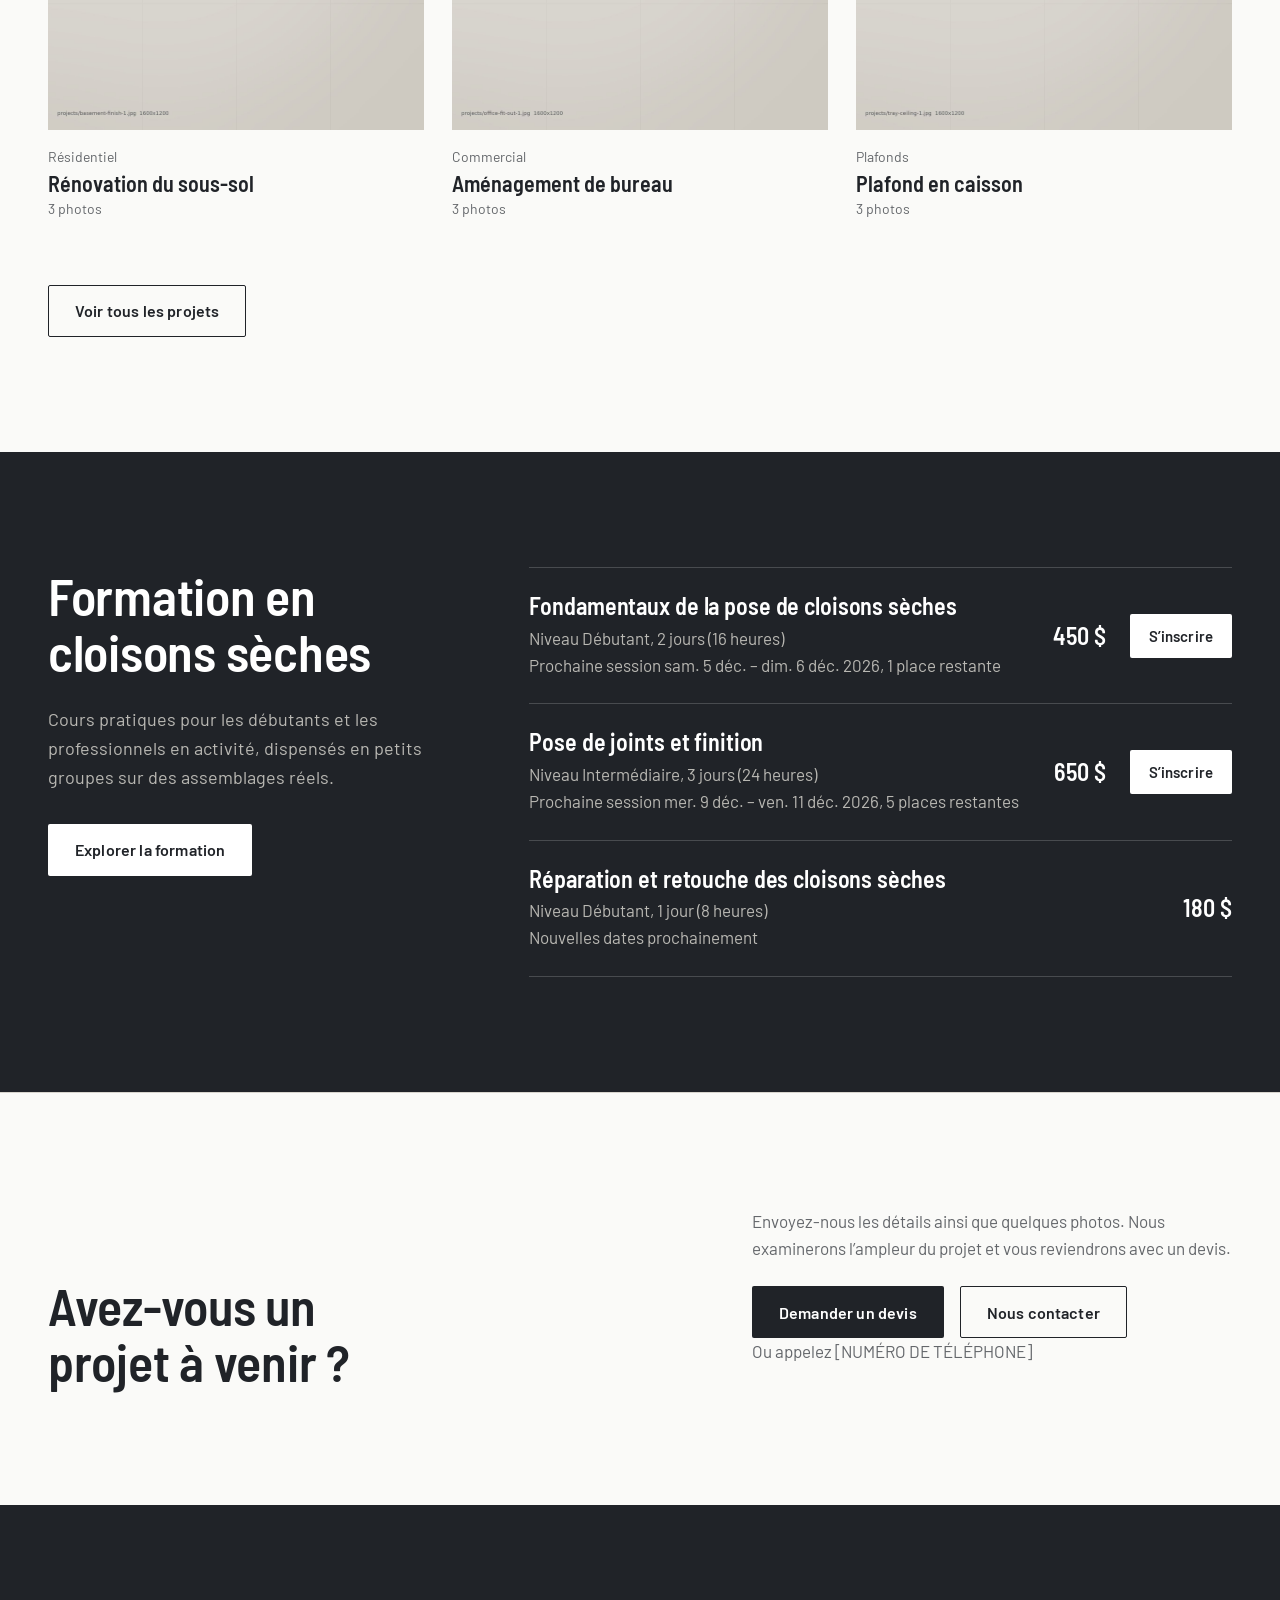
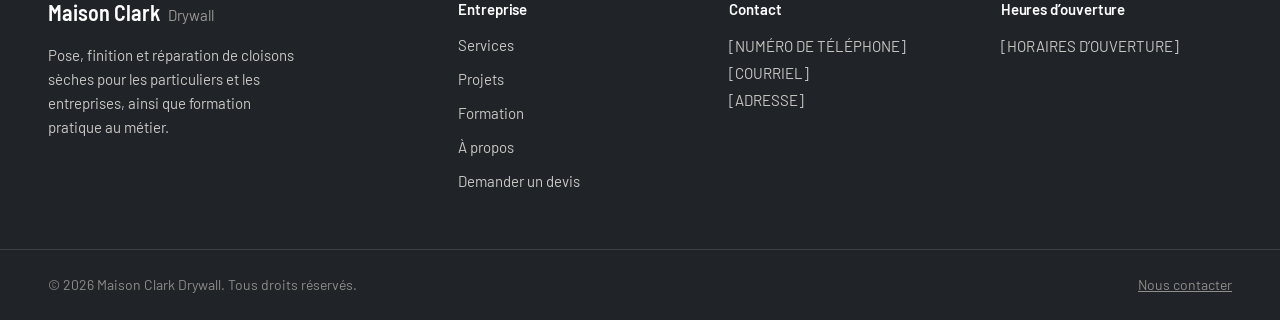
==== commit 345b6e4c: "update translate in french" ====
--- a/index.html
+++ b/index.html
@@ -1,10 +1,10 @@
 <!DOCTYPE html>
-<html lang="en">
+<html lang="fr">
 <head>
   <meta charset="utf-8">
   <meta name="viewport" content="width=device-width, initial-scale=1">
-  <title>Draco Prestige Drywall | Professional Drywall Services & Training</title>
-  <meta name="description" content="Drywall installation, taping and finishing, repair and ceilings for residential and commercial projects, plus hands-on drywall training.">
+  <title>Maison Clark Drywall | Services de cloisons sèches et formation</title>
+  <meta name="description" content="Pose, finition et réparation de cloisons sèches pour les projets résidentiels et commerciaux, ainsi que formation pratique.">
   <link rel="icon" href="assets/favicon.svg" type="image/svg+xml">
   <link rel="preconnect" href="https://fonts.googleapis.com">
   <link rel="preconnect" href="https://fonts.gstatic.com" crossorigin>
@@ -17,30 +17,30 @@
   <script src="js/training.js" defer></script>
 </head>
 <body>
-  <a class="skip-link" href="#main">Skip to content</a>
+  <a class="skip-link" href="#main">Aller au contenu</a>
 
   <header class="site-header" data-header>
     <div class="container header-inner">
-      <a class="brand" href="index.html" aria-label="Draco Prestige Drywall, home">
-        <span class="brand-name">Draco Prestige</span>
+      <a class="brand" href="index.html" aria-label="Maison Clark Drywall, accueil">
+        <span class="brand-name">Maison Clark</span>
         <span class="brand-sub">Drywall</span>
       </a>
 
-      <nav class="nav" id="site-nav" aria-label="Main">
+      <nav class="nav" id="site-nav" aria-label="Navigation principale">
         <ul class="nav-list">
           <li><a href="services.html">Services</a></li>
-          <li><a href="projects.html">Projects</a></li>
-          <li><a href="training.html">Training</a></li>
-          <li><a href="about.html">About</a></li>
+          <li><a href="projects.html">Projets</a></li>
+          <li><a href="training.html">Formation</a></li>
+          <li><a href="about.html">À propos</a></li>
           <li><a href="contact.html">Contact</a></li>
         </ul>
-        <a class="btn btn--primary nav-cta" href="quote.html">Request a Quote</a>
+        <a class="btn btn--primary nav-cta" href="quote.html">Demander un devis</a>
       </nav>
 
       <button type="button" class="nav-toggle" aria-expanded="false" aria-controls="site-nav" data-nav-toggle>
         <span class="nav-toggle-bar"></span>
         <span class="nav-toggle-bar"></span>
-        <span class="visually-hidden">Open menu</span>
+        <span class="visually-hidden">Ouvrir le menu</span>
       </button>
     </div>
   </header>
@@ -48,25 +48,25 @@
   <main id="main">
     <section class="hero" data-hero>
       <figure class="hero-media">
-        <img src="images/hero.jpg" alt="Interior with newly finished drywall walls and ceiling" width="2400" height="1500" fetchpriority="high">
+        <img src="images/hero.jpg" alt="Intérieur avec murs et plafond en cloisons sèches parfaitement finis" width="2400" height="1500" fetchpriority="high">
       </figure>
       <div class="container hero-content">
-        <h1 class="hero-title">Draco Prestige<br>Drywall</h1>
-        <p class="hero-sub">Professional Drywall Services &amp; Training</p>
+        <h1 class="hero-title">Maison Clark<br>Drywall</h1>
+        <p class="hero-sub">Services de cloisons sèches et formation</p>
         <div class="btn-row hero-actions">
-          <a class="btn btn--light" href="quote.html">Request a Quote</a>
-          <a class="btn btn--ghost-light" href="training.html">Explore Training</a>
+          <a class="btn btn--light" href="quote.html">Demander un devis</a>
+          <a class="btn btn--ghost-light" href="training.html">Explorer la formation</a>
         </div>
       </div>
     </section>
 
     <section class="section" aria-labelledby="intro-title">
       <div class="container intro-grid">
-        <h2 class="intro-title" id="intro-title">Walls and ceilings hung straight, finished clean and ready for paint.</h2>
+        <h2 class="intro-title" id="intro-title">Murs et plafonds posés d’aplomb, aux finitions soignées et prêts à peindre.</h2>
         <div class="intro-body">
-          <p>Draco Prestige Drywall installs, finishes and repairs drywall for homes and commercial spaces. We handle the full sequence, from hanging board to the final coat, so the next trade can start on a surface that is ready.</p>
-          <p>We also train new and working tradespeople through hands-on courses on full-size wall and ceiling assemblies.</p>
-          <a class="text-link" href="about.html">About the company</a>
+          <p>Maison Clark Drywall assure l’installation, la finition et la réparation de cloisons sèches pour les secteurs résidentiel et commercial. Nous prenons en charge l’ensemble du processus, de la pose des plaques jusqu’à la couche de finition, afin que le prochain corps de métier puisse intervenir sur une surface prête à recevoir la suite des travaux.</p>
+          <p>Nous formons aussi les professionnels débutants et en activité à travers des cours pratiques sur des assemblages de murs et plafonds de grande taille.</p>
+          <a class="text-link" href="about.html">À propos de la société</a>
         </div>
       </div>
     </section>
@@ -75,54 +75,54 @@
       <div class="container">
         <div class="section-head">
           <h2 id="services-title">Services</h2>
-          <p>Residential and commercial drywall, from new construction to a single damaged wall.</p>
+          <p>Travaux de cloisons sèches pour les secteurs résidentiel et commercial, de la construction neuve à la réparation d’un seul mur endommagé.</p>
         </div>
         <ul class="service-grid">
           <li class="service-item">
             <a href="services.html#installation">
-              <figure class="media media--4x3"><img src="images/services/service-installation.jpg" alt="Drywall sheets being fastened to new wall framing" width="1200" height="900" loading="lazy"></figure>
-              <h3>Drywall Installation</h3>
-              <p>Board hung on wood or steel framing for new builds, additions and renovations.</p>
+              <figure class="media media--4x3"><img src="images/services/service-installation.jpg" alt="Plaques de cloisons sèches fixées sur une nouvelle charpente" width="1200" height="900" loading="lazy"></figure>
+              <h3>Installation de cloisons sèches</h3>
+              <p>Plaques accrochées sur une charpente en bois ou en acier pour les nouvelles constructions, les extensions et les rénovations.</p>
             </a>
           </li>
           <li class="service-item">
             <a href="services.html#finishing">
-              <figure class="media media--4x3"><img src="images/services/service-finishing.jpg" alt="Joint compound being feathered over a taped seam" width="1200" height="900" loading="lazy"></figure>
-              <h3>Taping & Finishing</h3>
-              <p>Tape, compound and sanding to the finish level the space requires.</p>
+              <figure class="media media--4x3"><img src="images/services/service-finishing.jpg" alt="Enduit de joint appliqué sur une couture" width="1200" height="900" loading="lazy"></figure>
+              <h3>Assemblage et finition</h3>
+              <p>Pose des bandes, application de l’enduit et ponçage jusqu’au niveau de finition requis pour l’espace.</p>
             </a>
           </li>
           <li class="service-item">
             <a href="services.html#repair">
-              <figure class="media media--4x3"><img src="images/services/service-repair.jpg" alt="Patched section of wall ready for paint" width="1200" height="900" loading="lazy"></figure>
-              <h3>Drywall Repair</h3>
-              <p>Holes, cracks and water damage repaired and blended into the wall.</p>
+              <figure class="media media--4x3"><img src="images/services/service-repair.jpg" alt="Section de mur réparée et prête à être peinte" width="1200" height="900" loading="lazy"></figure>
+              <h3>Réparation de cloisons sèches</h3>
+              <p>Trous, fissures et dommages causés par l’eau réparés et intégrés dans le mur.</p>
             </a>
           </li>
           <li class="service-item">
             <a href="services.html#ceilings">
-              <figure class="media media--4x3"><img src="images/services/service-ceiling.jpg" alt="Drywall ceiling installed over a large room" width="1200" height="900" loading="lazy"></figure>
-              <h3>Ceiling Installation</h3>
-              <p>Flat, sloped, tray and suspended ceilings, built level and finished clean.</p>
+              <figure class="media media--4x3"><img src="images/services/service-ceiling.jpg" alt="Plafond en cloisons sèches installé dans une grande pièce" width="1200" height="900" loading="lazy"></figure>
+              <h3>Installation de plafonds</h3>
+              <p>Plafonds plans, inclinés, en caisson et suspendus, construits à niveau et finis proprement.</p>
             </a>
           </li>
           <li class="service-item">
             <a href="services.html#residential">
-              <figure class="media media--4x3"><img src="images/services/service-residential.jpg" alt="Finished living room with smooth painted walls" width="1200" height="900" loading="lazy"></figure>
-              <h3>Residential Drywall</h3>
-              <p>Homes, basements, renovations and additions, with a clean site every day.</p>
+              <figure class="media media--4x3"><img src="images/services/service-residential.jpg" alt="Salon résidentiel fini avec des murs lisses et peints" width="1200" height="900" loading="lazy"></figure>
+              <h3>Cloisons sèches résidentielles</h3>
+              <p>Maisons, sous-sols, rénovations et extensions, avec un chantier propre chaque jour.</p>
             </a>
           </li>
           <li class="service-item">
             <a href="services.html#commercial">
-              <figure class="media media--4x3"><img src="images/services/service-commercial.jpg" alt="Office corridor with new partition walls" width="1200" height="900" loading="lazy"></figure>
-              <h3>Commercial Drywall</h3>
-              <p>Offices, retail and tenant improvements built to drawings and schedule.</p>
+              <figure class="media media--4x3"><img src="images/services/service-commercial.jpg" alt="Corridor de bureau avec nouvelles cloisons" width="1200" height="900" loading="lazy"></figure>
+              <h3>Cloisons sèches commerciales</h3>
+              <p>Bureaux, commerces et aménagements pour locataires réalisés selon les plans et les échéances.</p>
             </a>
           </li>
         </ul>
         <div class="section-foot">
-          <a class="btn btn--outline" href="services.html">All services</a>
+          <a class="btn btn--outline" href="services.html">Tous les services</a>
         </div>
       </div>
     </section>
@@ -130,12 +130,12 @@
     <section class="section" aria-labelledby="projects-title">
       <div class="container">
         <div class="section-head">
-          <h2 id="projects-title">Recent projects</h2>
-          <p>A selection of completed work. Open a project to see more photos and the scope of work.</p>
+          <h2 id="projects-title">Projets récents</h2>
+          <p>Une sélection de travaux terminés. Ouvrez un projet pour voir plus de photos et la portée du travail.</p>
         </div>
         <ul class="project-grid" data-projects-featured data-limit="3"></ul>
         <div class="section-foot">
-          <a class="btn btn--outline" href="projects.html">View all projects</a>
+          <a class="btn btn--outline" href="projects.html">Voir tous les projets</a>
         </div>
       </div>
     </section>
@@ -143,9 +143,9 @@
     <section class="section section--dark" aria-labelledby="training-title">
       <div class="container training-preview-grid">
         <div class="training-preview-intro">
-          <h2 id="training-title">Drywall training</h2>
-          <p>Hands-on courses for beginners and working tradespeople, taught in small groups on real assemblies.</p>
-          <a class="btn btn--light" href="training.html">Explore Training</a>
+          <h2 id="training-title">Formation en cloisons sèches</h2>
+          <p>Cours pratiques pour les débutants et les professionnels en activité, dispensés en petits groupes sur des assemblages réels.</p>
+          <a class="btn btn--light" href="training.html">Explorer la formation</a>
         </div>
         <div data-training-preview></div>
       </div>
@@ -154,15 +154,15 @@
     <section class="section cta" aria-labelledby="cta-title">
       <div class="container cta-inner">
         <div>
-          <h2 id="cta-title">Have a project coming up?</h2>
+          <h2 id="cta-title">Avez-vous un projet à venir ?</h2>
         </div>
         <div>
-          <p>Send us the details and a few photos. We review the scope and get back to you with a quote.</p>
+          <p>Envoyez-nous les détails ainsi que quelques photos. Nous examinerons l’ampleur du projet et vous reviendrons avec un devis.</p>
           <div class="btn-row">
-            <a class="btn btn--primary" href="quote.html">Request a Quote</a>
-            <a class="btn btn--outline" href="contact.html">Contact us</a>
+            <a class="btn btn--primary" href="quote.html">Demander un devis</a>
+            <a class="btn btn--outline" href="contact.html">Nous contacter</a>
           </div>
-          <p class="cta-phone">Or call [COMPANY PHONE]</p>
+          <p class="cta-phone">Ou appelez [NUMÉRO DE TÉLÉPHONE]</p>
         </div>
       </div>
     </section>
@@ -171,42 +171,42 @@
   <footer class="site-footer">
     <div class="container footer-grid">
       <div class="footer-brand">
-        <a class="brand" href="index.html" aria-label="Draco Prestige Drywall, home">
-          <span class="brand-name">Draco Prestige</span>
+        <a class="brand" href="index.html" aria-label="Maison Clark Drywall, accueil">
+          <span class="brand-name">Maison Clark</span>
           <span class="brand-sub">Drywall</span>
         </a>
-        <p>Drywall installation, finishing and repair for homes and businesses, and hands-on training for the trade.</p>
+        <p>Pose, finition et réparation de cloisons sèches pour les particuliers et les entreprises, ainsi que formation pratique au métier.</p>
       </div>
 
       <nav aria-label="Footer">
-        <h2 class="footer-title">Company</h2>
+        <h2 class="footer-title">Entreprise</h2>
         <ul class="footer-links">
           <li><a href="services.html">Services</a></li>
-          <li><a href="projects.html">Projects</a></li>
-          <li><a href="training.html">Training</a></li>
-          <li><a href="about.html">About</a></li>
-          <li><a href="quote.html">Request a Quote</a></li>
+          <li><a href="projects.html">Projets</a></li>
+          <li><a href="training.html">Formation</a></li>
+          <li><a href="about.html">À propos</a></li>
+          <li><a href="quote.html">Demander un devis</a></li>
         </ul>
       </nav>
 
       <div>
         <h2 class="footer-title">Contact</h2>
         <address>
-          [COMPANY PHONE]<br>
-          [COMPANY EMAIL]<br>
-          [COMPANY ADDRESS]
+          [NUMÉRO DE TÉLÉPHONE]<br>
+          [COURRIEL]<br>
+          [ADRESSE]
         </address>
       </div>
 
       <div>
-        <h2 class="footer-title">Hours</h2>
-        <p class="footer-hours">[OPENING HOURS]</p>
+        <h2 class="footer-title">Heures d’ouverture</h2>
+        <p class="footer-hours">[HORAIRES D’OUVERTURE]</p>
       </div>
     </div>
 
     <div class="container footer-bottom">
-      <p>&copy; <span data-year></span> Draco Prestige Drywall. All rights reserved.</p>
-      <p><a href="contact.html">Contact</a></p>
+      <p>&copy; <span data-year></span> Maison Clark Drywall. Tous droits réservés.</p>
+      <p><a href="contact.html">Nous contacter</a></p>
     </div>
   </footer>
 </body>
--- a/css/style.css
+++ b/css/style.css
@@ -1,5 +1,5 @@
 /* ==========================================================================
-   Draco Prestige Drywall — style.css
+   Maison Clark Drywall — style.css
    Tokens, base, layout and components. Breakpoints live in responsive.css.
    ========================================================================== */
 
--- a/css/responsive.css
+++ b/css/responsive.css
@@ -1,5 +1,5 @@
 /* ==========================================================================
-   Draco Prestige Drywall — responsive.css
+   Maison Clark Drywall — responsive.css
    Mobile-first breakpoints: 640 / 768 / 960 / 1024 / 1600
    ========================================================================== */
 
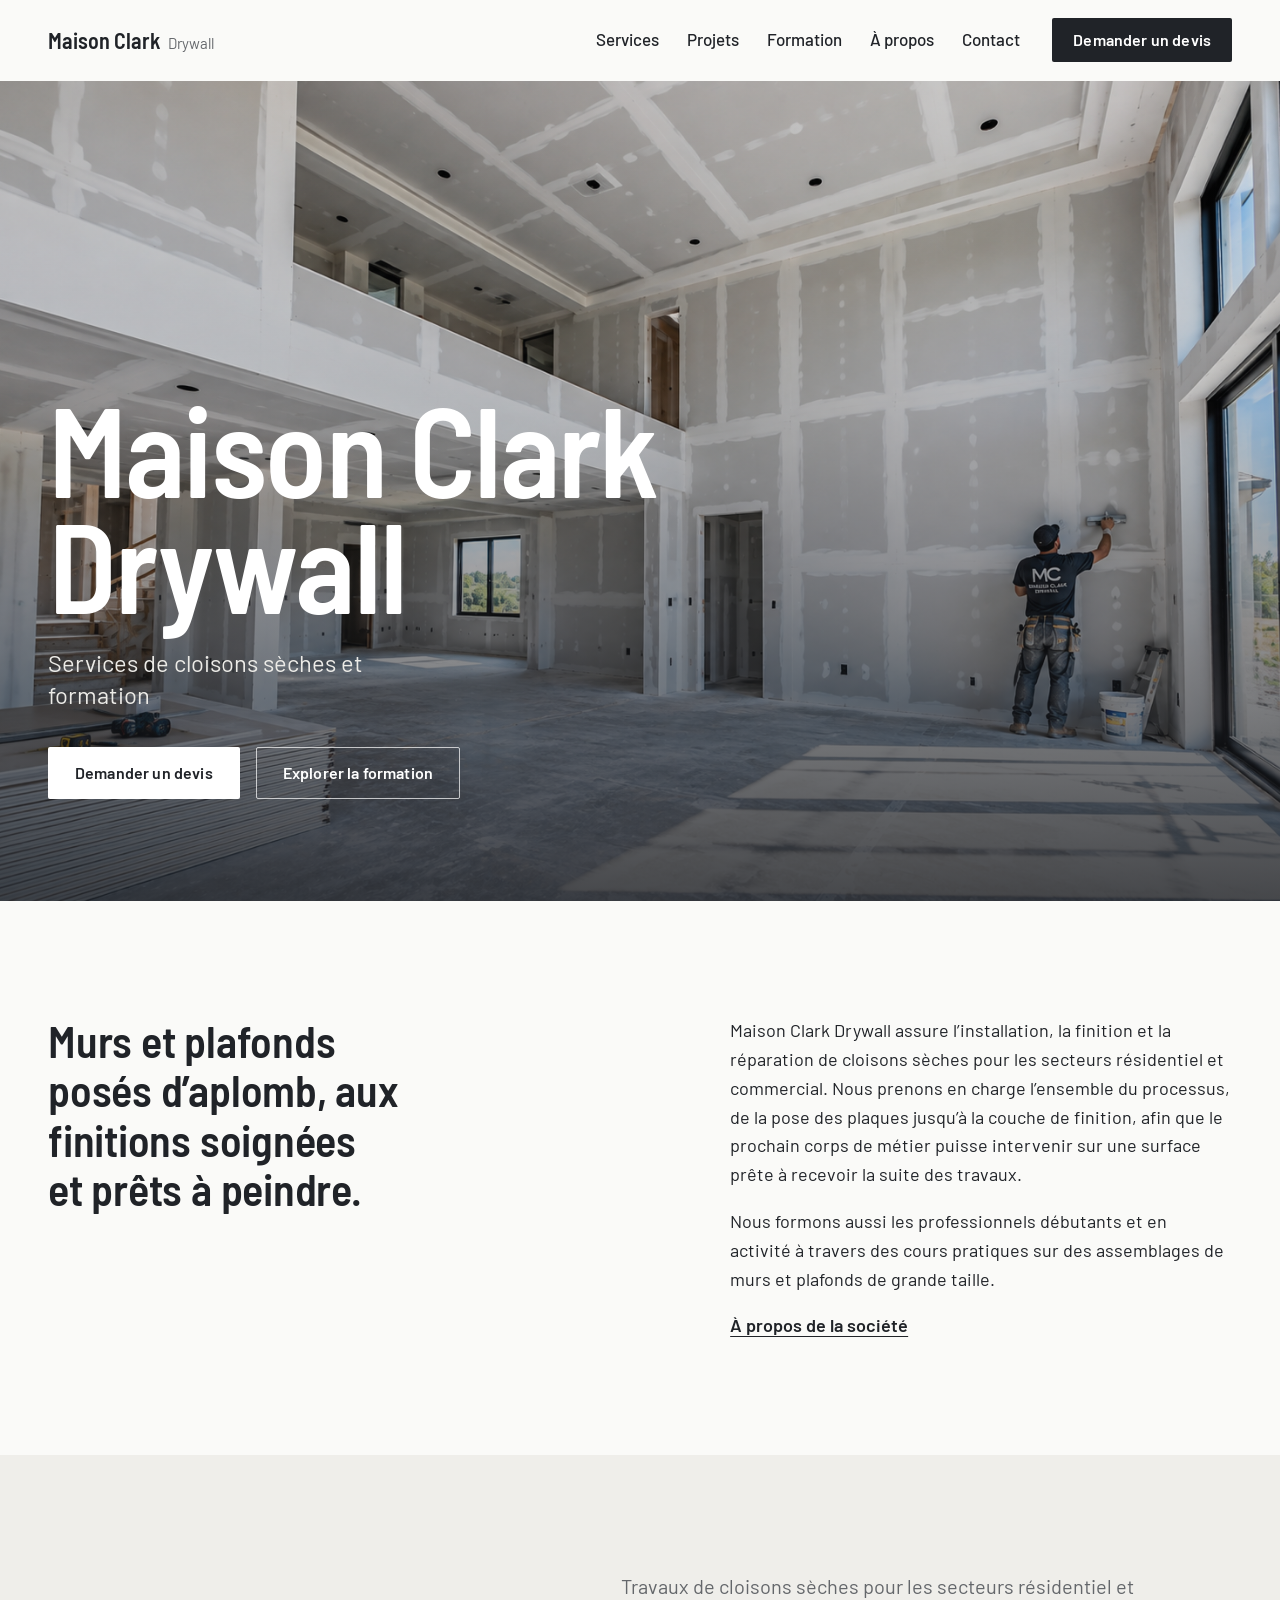
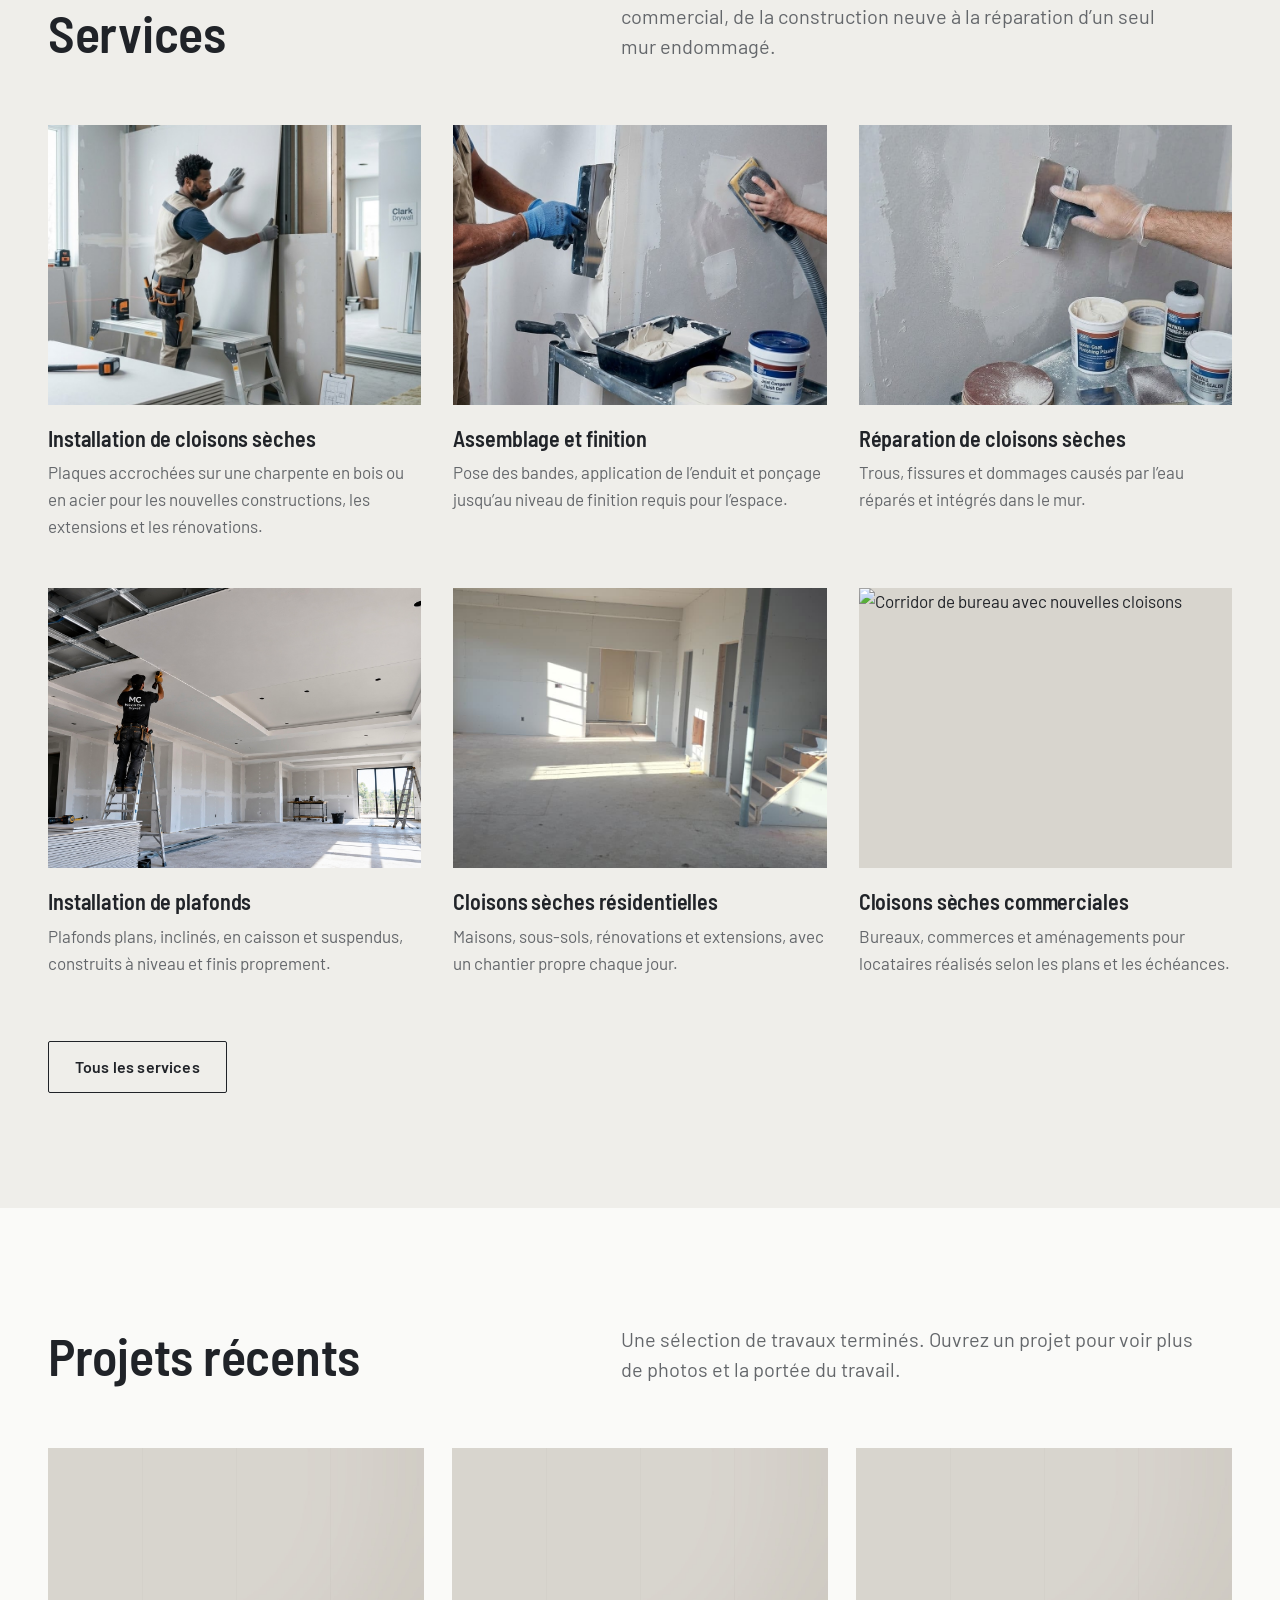
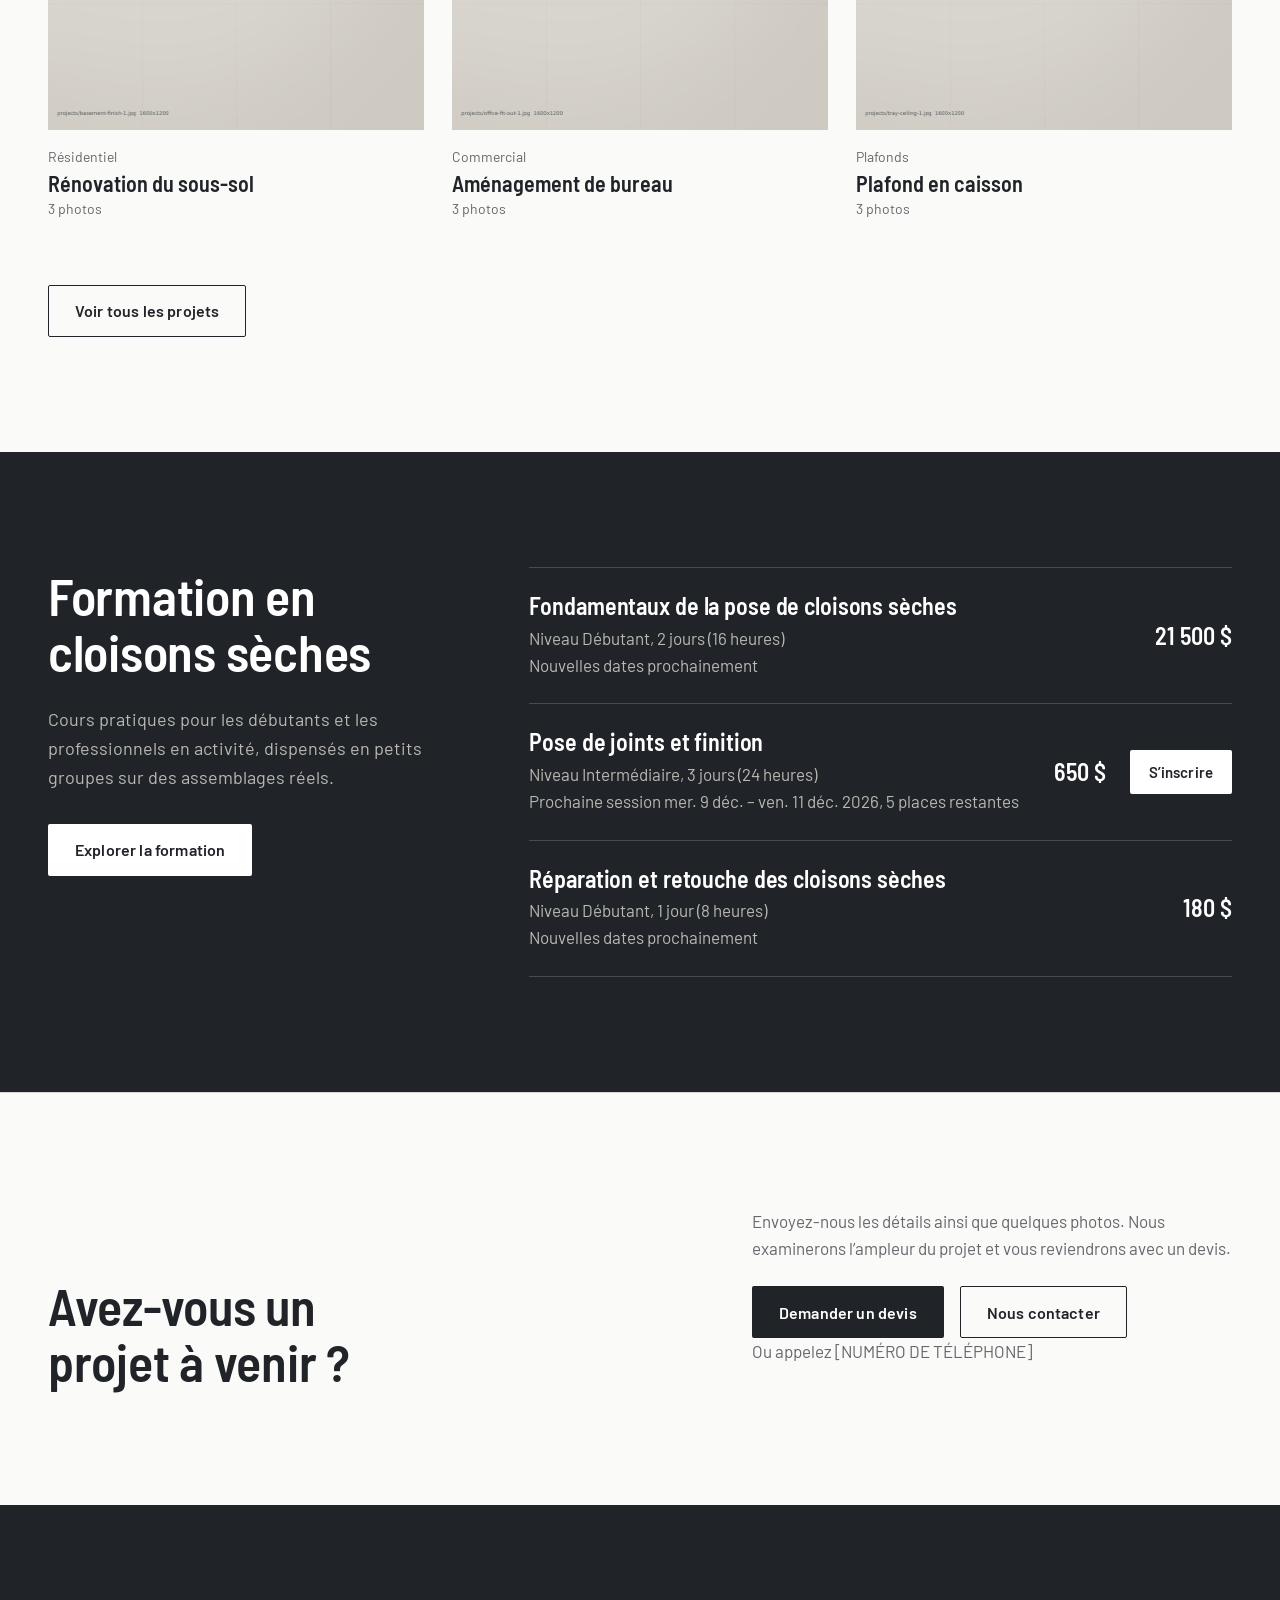
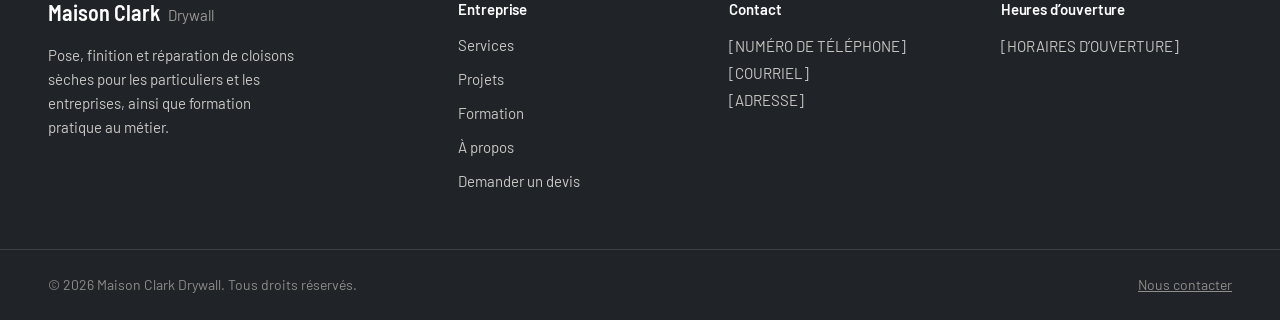
==== commit 787b2814: "update" ====
--- a/index.html
+++ b/index.html
@@ -48,7 +48,7 @@
   <main id="main">
     <section class="hero" data-hero>
       <figure class="hero-media">
-        <img src="images/hero.jpg" alt="Intérieur avec murs et plafond en cloisons sèches parfaitement finis" width="2400" height="1500" fetchpriority="high">
+        <img src="images/mc.jpg" alt="Maison Clark Drywall, mur et plafond en cloisons sèches très bien finis" width="2400" height="1500" fetchpriority="high">
       </figure>
       <div class="container hero-content">
         <h1 class="hero-title">Maison Clark<br>Drywall</h1>
@@ -80,42 +80,42 @@
         <ul class="service-grid">
           <li class="service-item">
             <a href="services.html#installation">
-              <figure class="media media--4x3"><img src="images/services/service-installation.jpg" alt="Plaques de cloisons sèches fixées sur une nouvelle charpente" width="1200" height="900" loading="lazy"></figure>
+              <figure class="media media--4x3"><img src="images/services/IMG_2501.JPG" alt="Plaques de cloisons sèches fixées sur une nouvelle charpente" width="1200" height="900" loading="lazy"></figure>
               <h3>Installation de cloisons sèches</h3>
               <p>Plaques accrochées sur une charpente en bois ou en acier pour les nouvelles constructions, les extensions et les rénovations.</p>
             </a>
           </li>
           <li class="service-item">
             <a href="services.html#finishing">
-              <figure class="media media--4x3"><img src="images/services/service-finishing.jpg" alt="Enduit de joint appliqué sur une couture" width="1200" height="900" loading="lazy"></figure>
+              <figure class="media media--4x3"><img src="images/services/IMG_2503.JPG" alt="Enduit de joint appliqué sur une couture" width="1200" height="900" loading="lazy"></figure>
               <h3>Assemblage et finition</h3>
               <p>Pose des bandes, application de l’enduit et ponçage jusqu’au niveau de finition requis pour l’espace.</p>
             </a>
           </li>
           <li class="service-item">
             <a href="services.html#repair">
-              <figure class="media media--4x3"><img src="images/services/service-repair.jpg" alt="Section de mur réparée et prête à être peinte" width="1200" height="900" loading="lazy"></figure>
+              <figure class="media media--4x3"><img src="images/services/IMG_2508.JPG" alt="Section de mur réparée et prête à être peinte" width="1200" height="900" loading="lazy"></figure>
               <h3>Réparation de cloisons sèches</h3>
               <p>Trous, fissures et dommages causés par l’eau réparés et intégrés dans le mur.</p>
             </a>
           </li>
           <li class="service-item">
             <a href="services.html#ceilings">
-              <figure class="media media--4x3"><img src="images/services/service-ceiling.jpg" alt="Plafond en cloisons sèches installé dans une grande pièce" width="1200" height="900" loading="lazy"></figure>
+              <figure class="media media--4x3"><img src="images/services/plafond.jpg" alt="Plafond en cloisons sèches installé dans une grande pièce" width="1200" height="900" loading="lazy"></figure>
               <h3>Installation de plafonds</h3>
               <p>Plafonds plans, inclinés, en caisson et suspendus, construits à niveau et finis proprement.</p>
             </a>
           </li>
           <li class="service-item">
             <a href="services.html#residential">
-              <figure class="media media--4x3"><img src="images/services/service-residential.jpg" alt="Salon résidentiel fini avec des murs lisses et peints" width="1200" height="900" loading="lazy"></figure>
+              <figure class="media media--4x3"><img src="images/services/resi.JPG" alt="Salon résidentiel fini avec des murs lisses et peints" width="1200" height="900" loading="lazy"></figure>
               <h3>Cloisons sèches résidentielles</h3>
               <p>Maisons, sous-sols, rénovations et extensions, avec un chantier propre chaque jour.</p>
             </a>
           </li>
           <li class="service-item">
             <a href="services.html#commercial">
-              <figure class="media media--4x3"><img src="images/services/service-commercial.jpg" alt="Corridor de bureau avec nouvelles cloisons" width="1200" height="900" loading="lazy"></figure>
+              <figure class="media media--4x3"><img src="images/services/com.JPG" alt="Corridor de bureau avec nouvelles cloisons" width="1200" height="900" loading="lazy"></figure>
               <h3>Cloisons sèches commerciales</h3>
               <p>Bureaux, commerces et aménagements pour locataires réalisés selon les plans et les échéances.</p>
             </a>
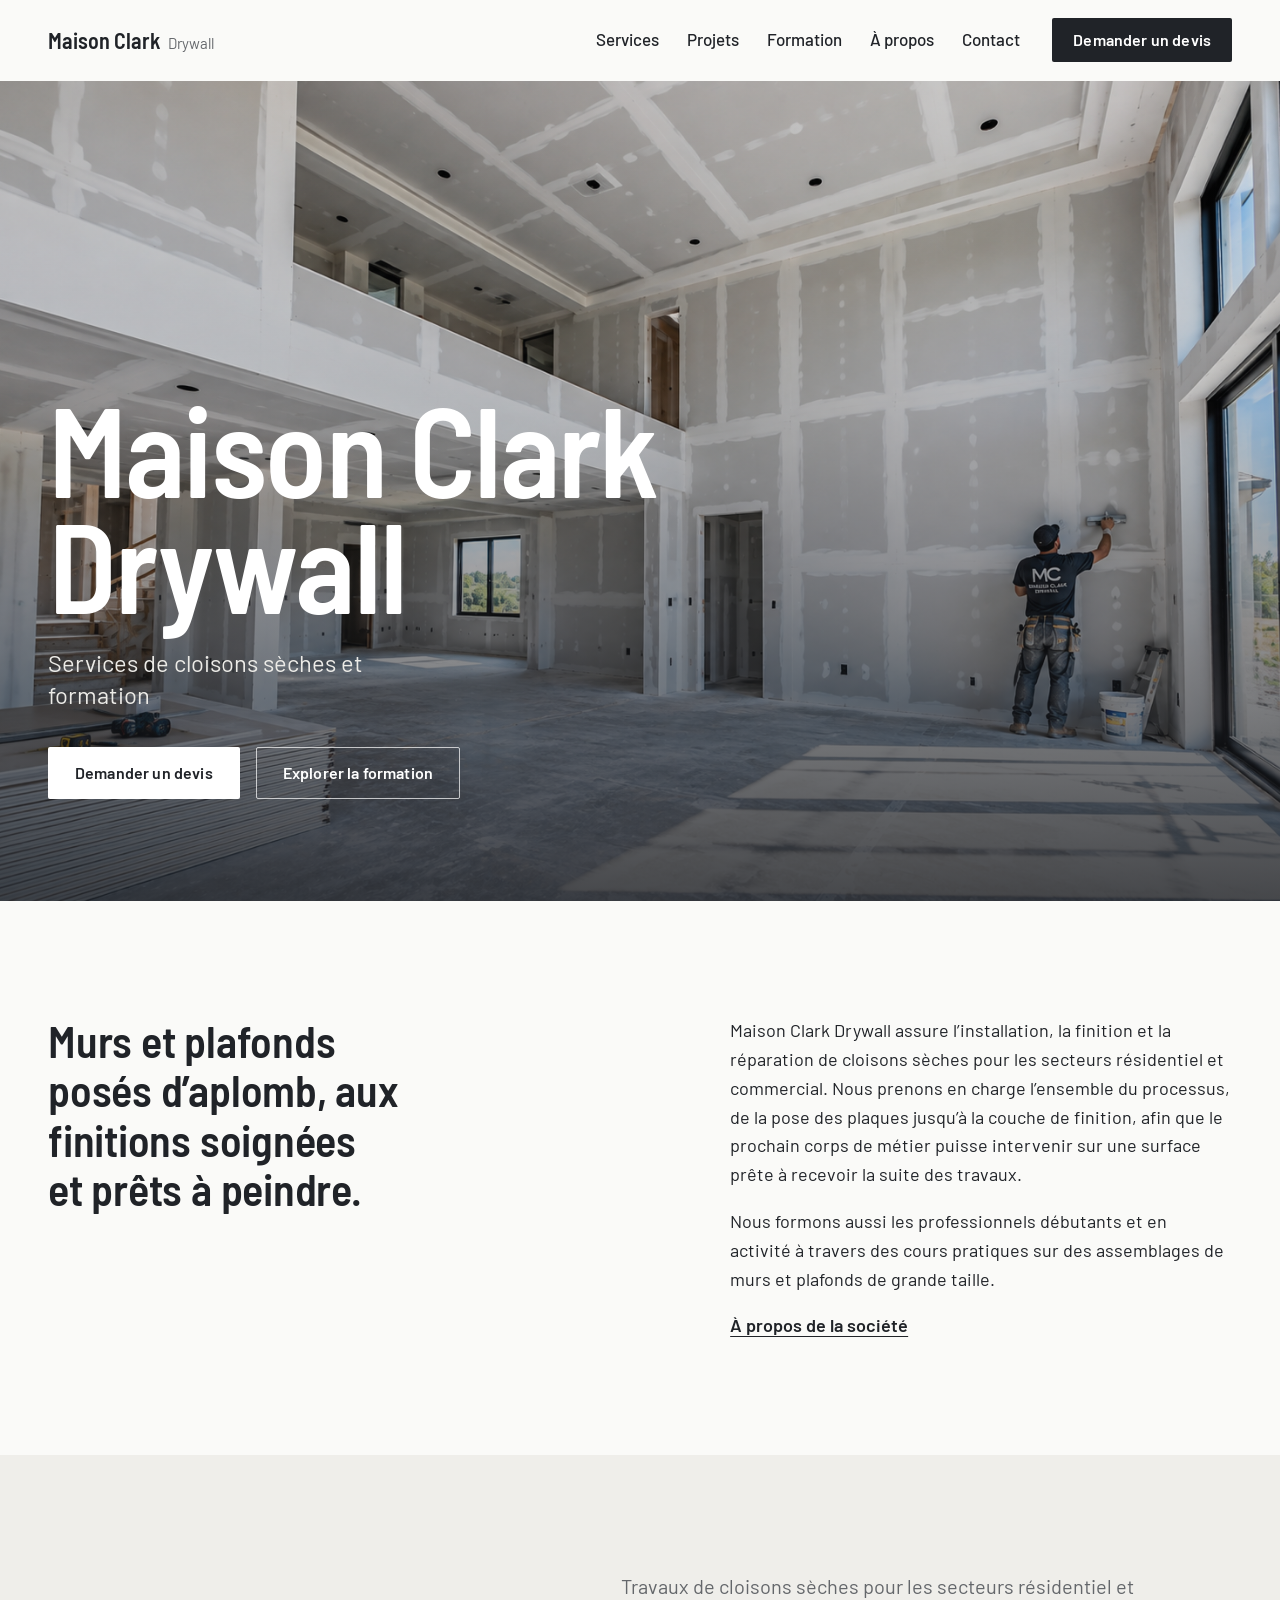
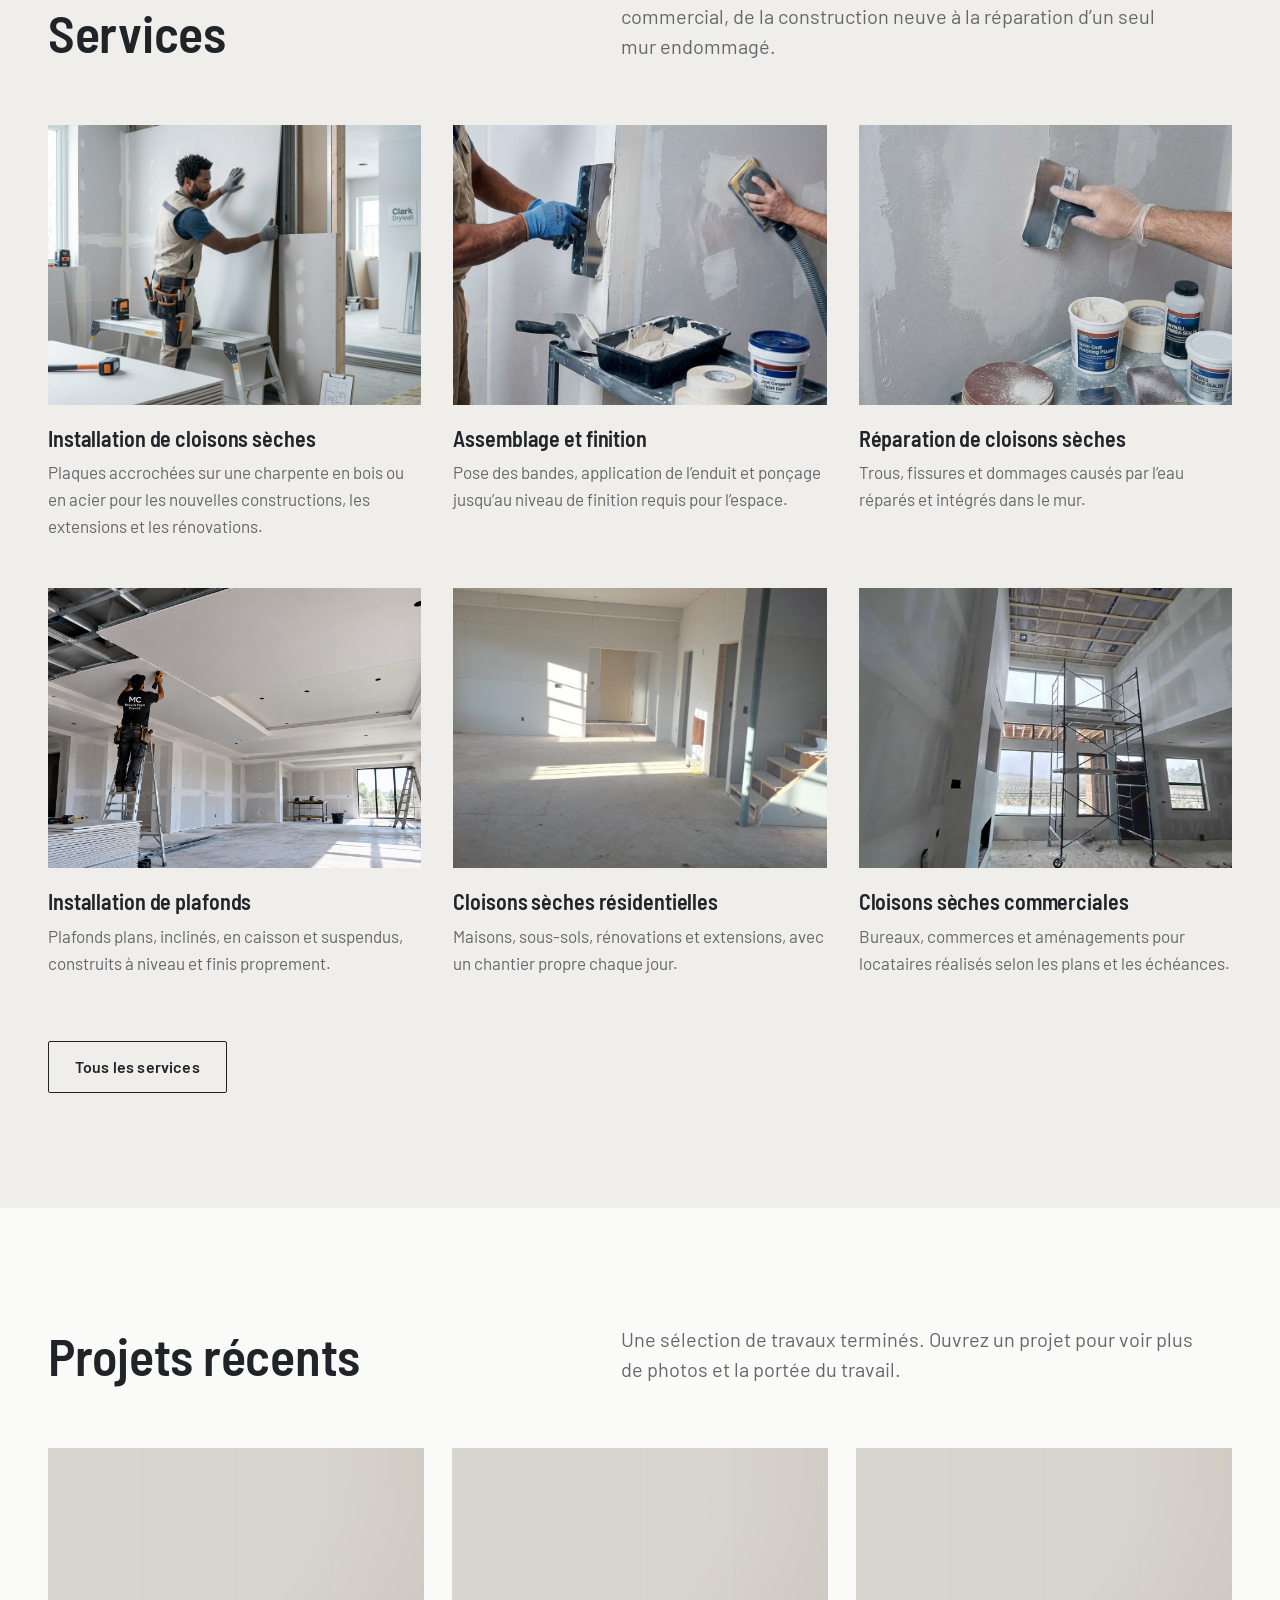
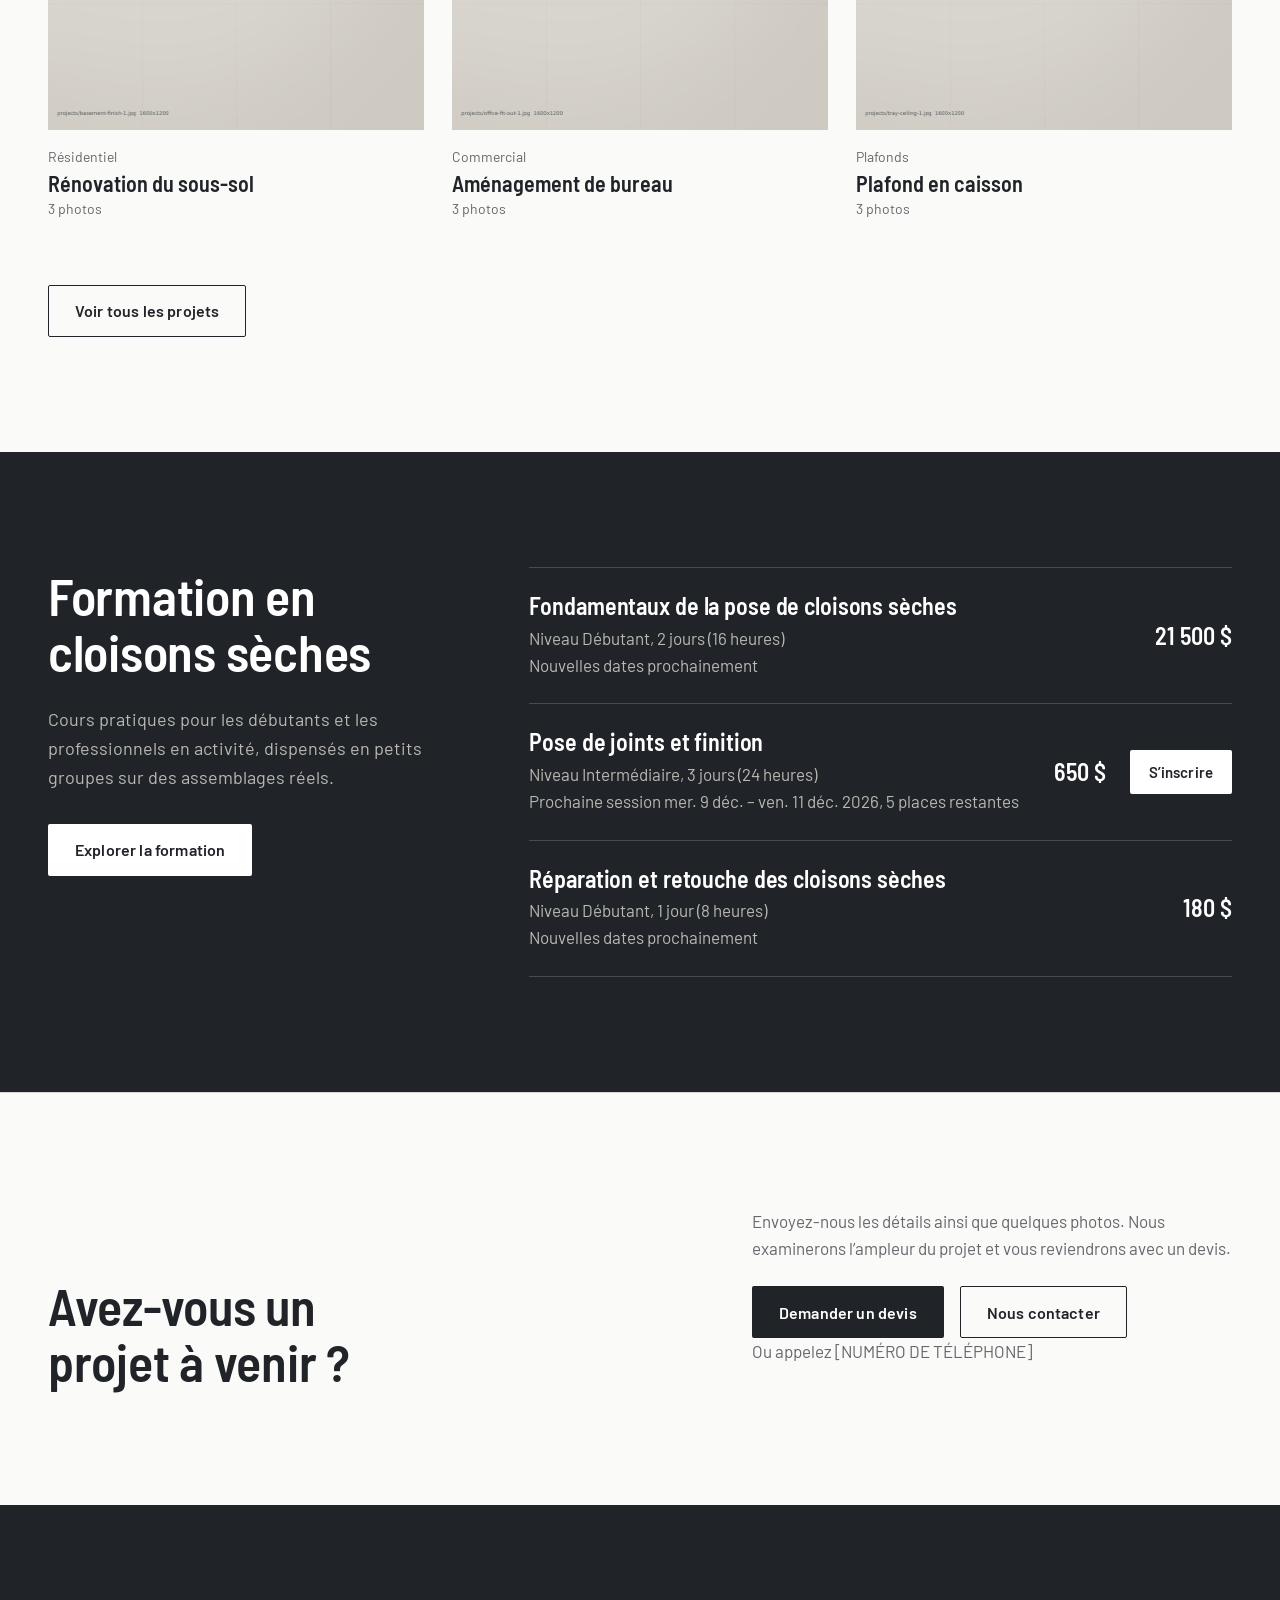
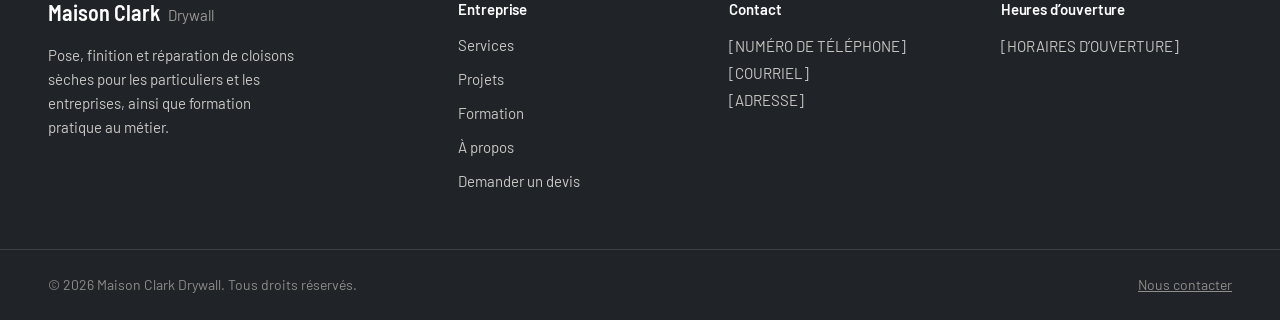
==== commit 2fcd4766: "jpg com" ====
--- a/index.html
+++ b/index.html
@@ -115,7 +115,7 @@
           </li>
           <li class="service-item">
             <a href="services.html#commercial">
-              <figure class="media media--4x3"><img src="images/services/com.JPG" alt="Corridor de bureau avec nouvelles cloisons" width="1200" height="900" loading="lazy"></figure>
+              <figure class="media media--4x3"><img src="images/services/com.jpg" alt="Corridor de bureau avec nouvelles cloisons" width="1200" height="900" loading="lazy"></figure>
               <h3>Cloisons sèches commerciales</h3>
               <p>Bureaux, commerces et aménagements pour locataires réalisés selon les plans et les échéances.</p>
             </a>
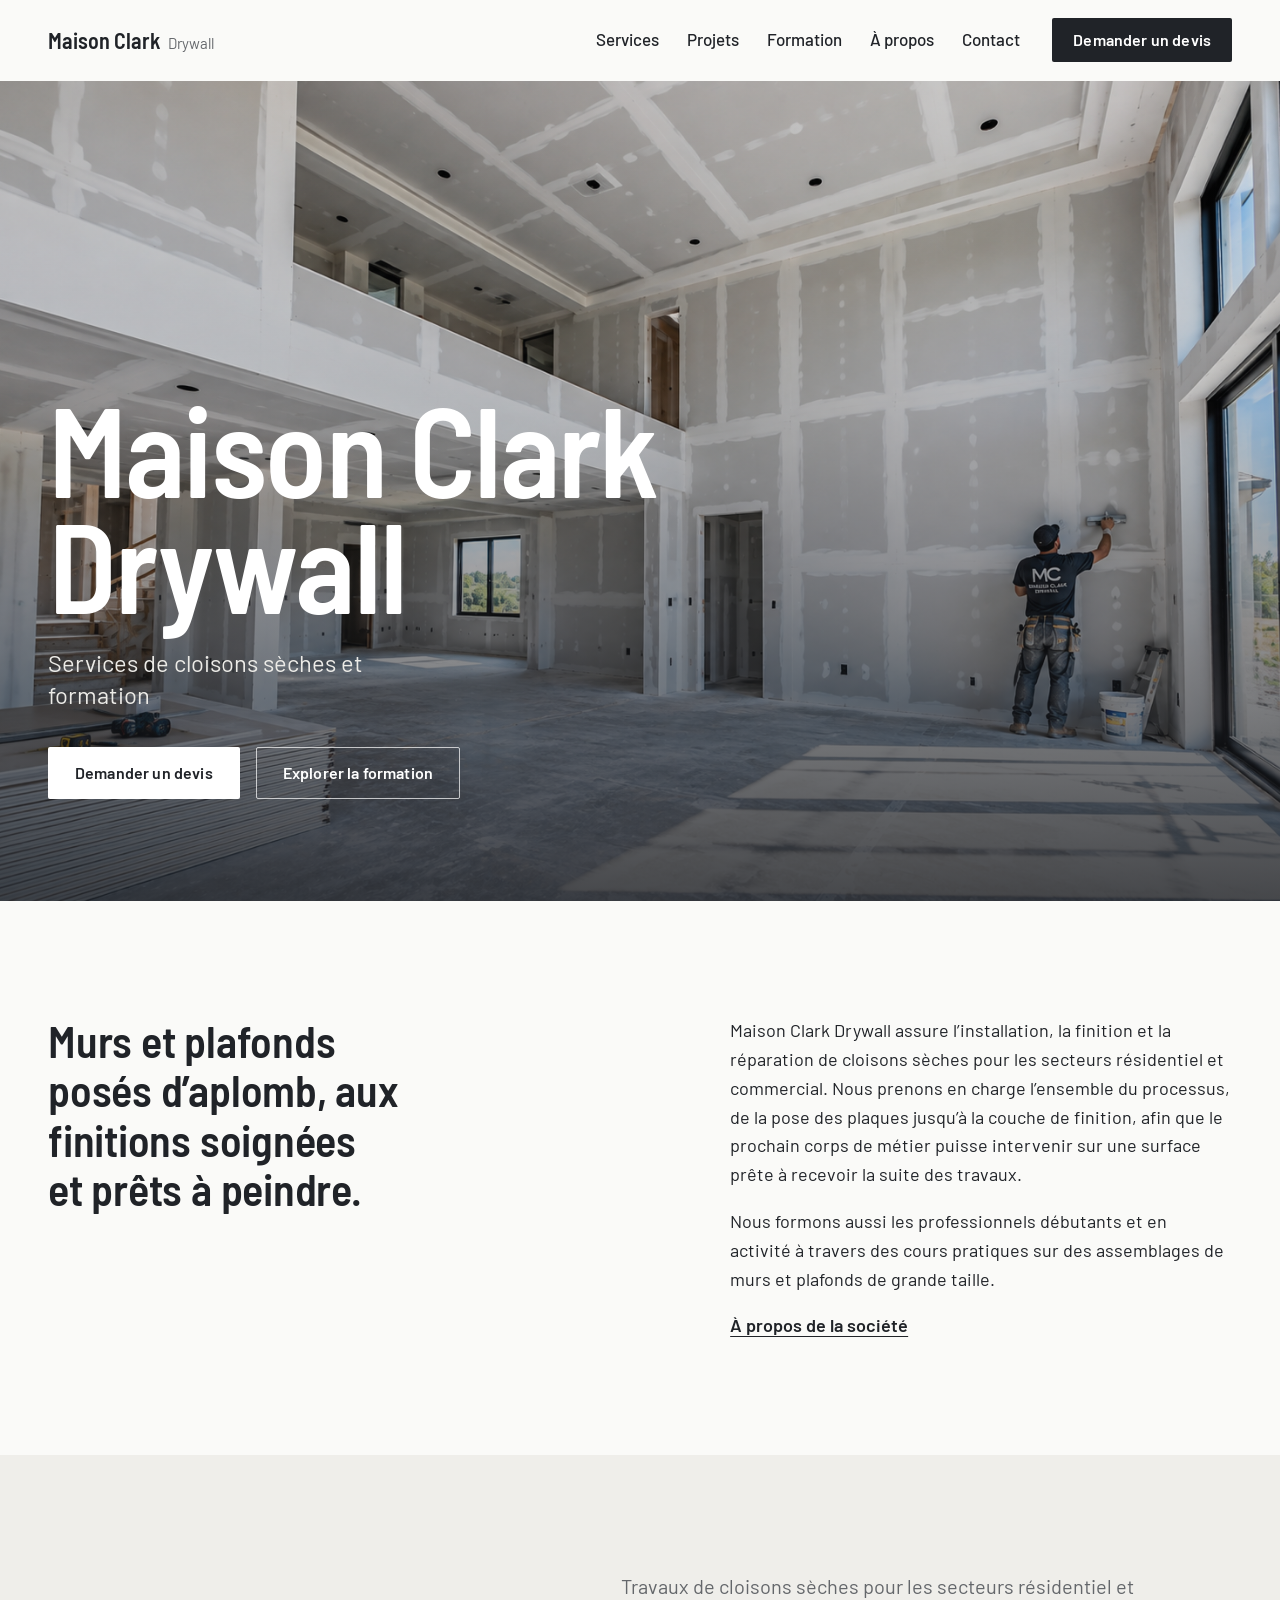
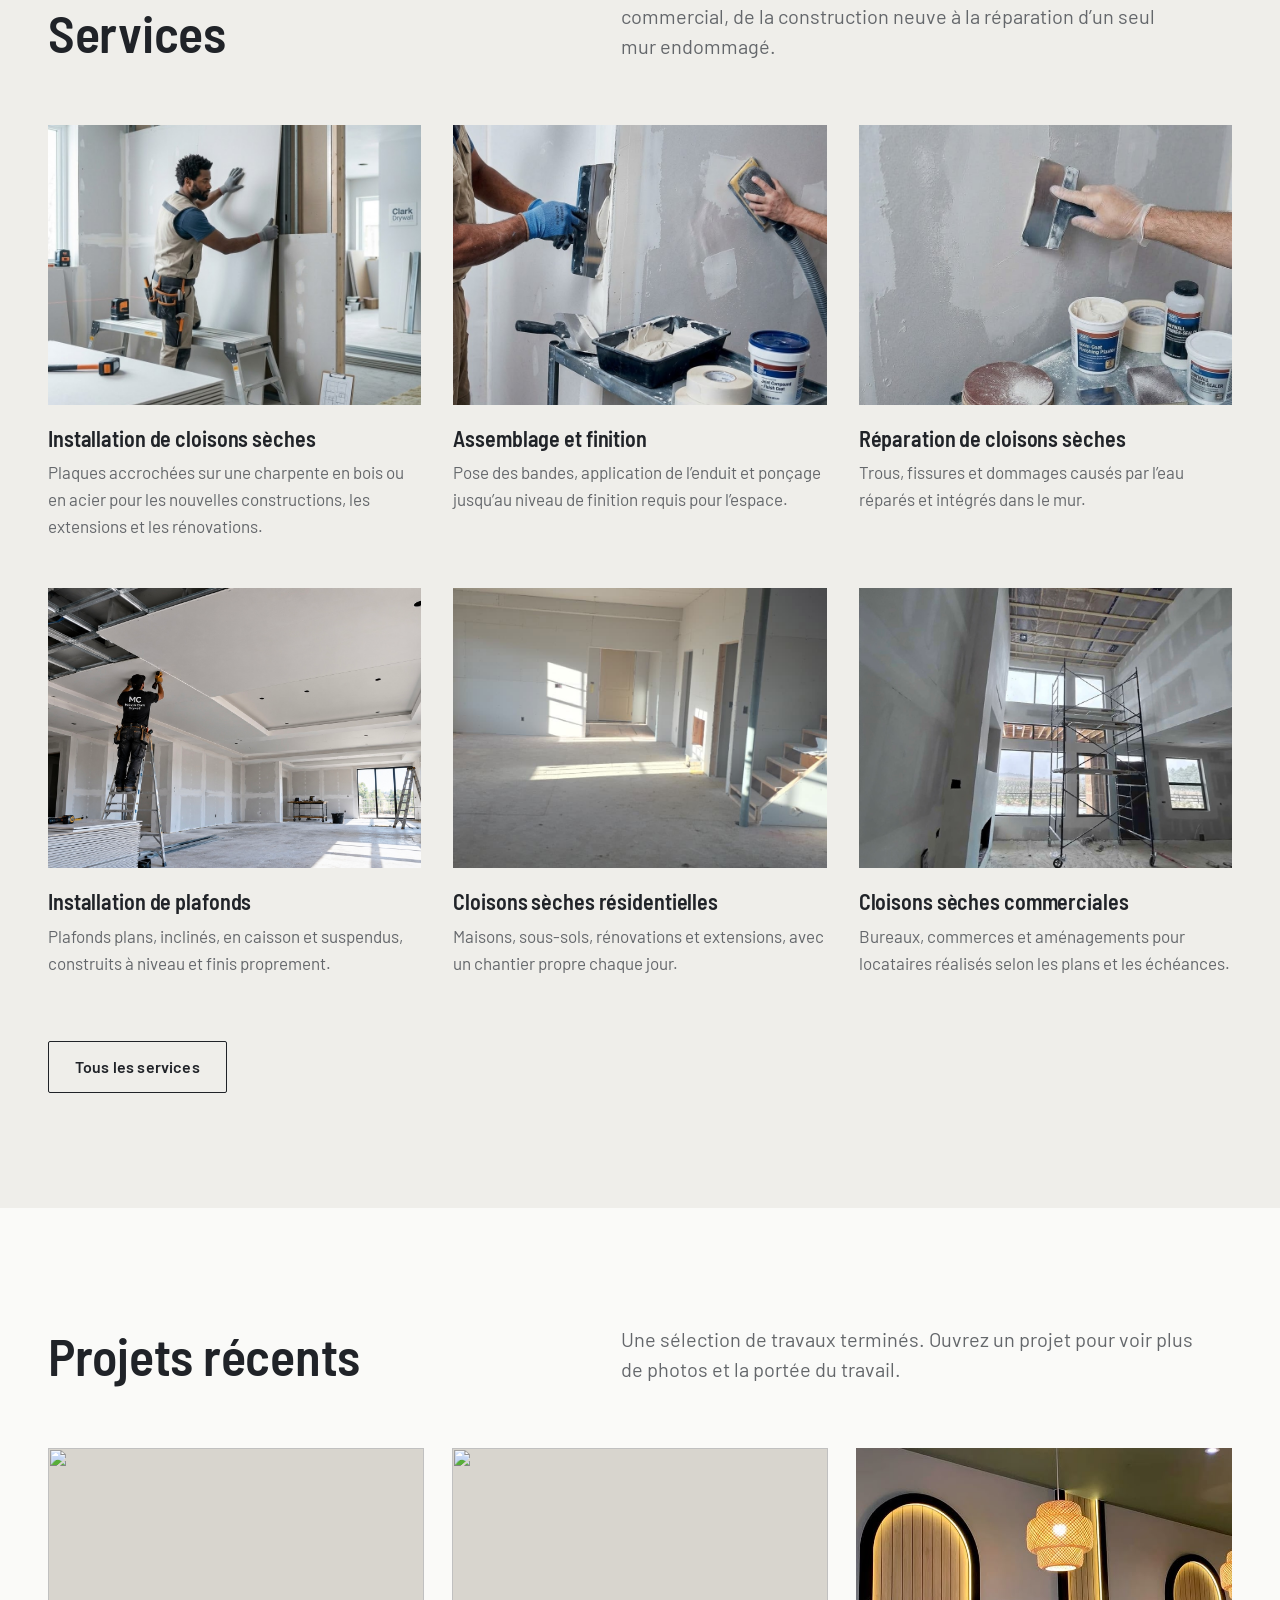
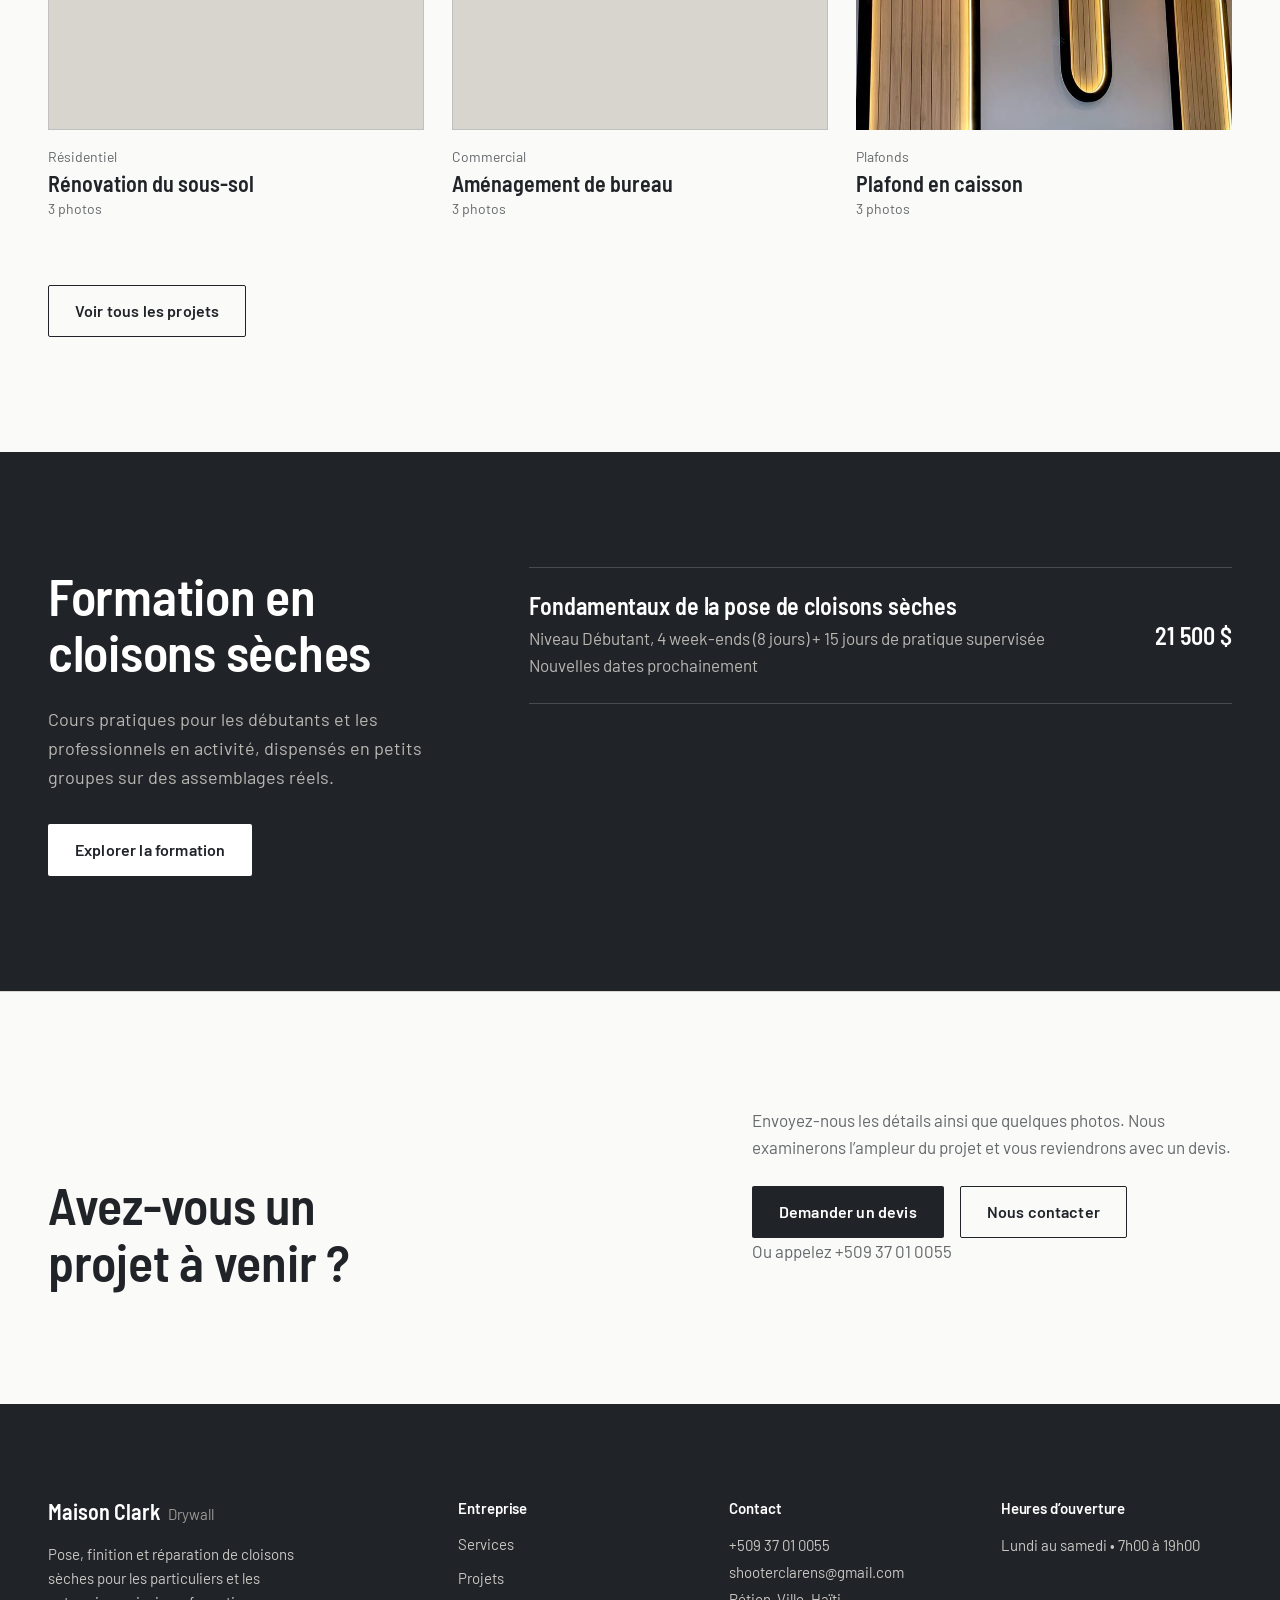
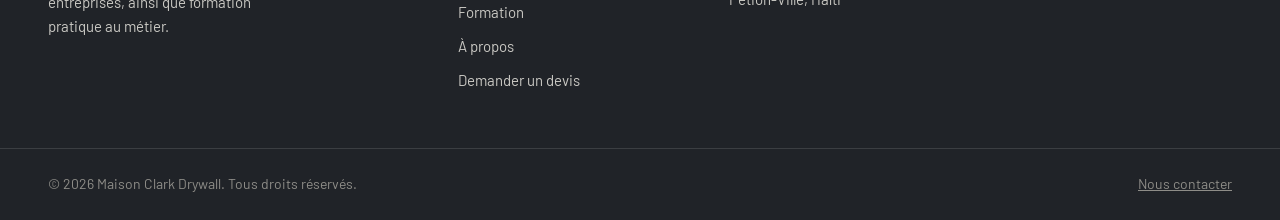
==== commit 6a78cdb3: "responsive,ajoutphoto,ajout données," ====
--- a/index.html
+++ b/index.html
@@ -162,7 +162,7 @@
             <a class="btn btn--primary" href="quote.html">Demander un devis</a>
             <a class="btn btn--outline" href="contact.html">Nous contacter</a>
           </div>
-          <p class="cta-phone">Ou appelez [NUMÉRO DE TÉLÉPHONE]</p>
+          <p class="cta-phone">Ou appelez +509 37 01 0055</p>
         </div>
       </div>
     </section>
@@ -192,15 +192,15 @@
       <div>
         <h2 class="footer-title">Contact</h2>
         <address>
-          [NUMÉRO DE TÉLÉPHONE]<br>
-          [COURRIEL]<br>
-          [ADRESSE]
+          +509 37 01 0055<br>
+          shooterclarens@gmail.com<br>
+          Pétion-Ville, Haïti
         </address>
       </div>
 
       <div>
         <h2 class="footer-title">Heures d’ouverture</h2>
-        <p class="footer-hours">[HORAIRES D’OUVERTURE]</p>
+        <p class="footer-hours">Lundi au samedi • 7h00 à 19h00</p>
       </div>
     </div>
 
--- a/css/responsive.css
+++ b/css/responsive.css
@@ -70,6 +70,44 @@
   .brand-sub { display: none; }
 }
 
+@media (max-width: 599.98px) {
+  .container { padding-inline: 18px; }
+  .hero { min-height: 500px; }
+  .hero-content { padding-block: 48px 28px; }
+  .hero-title { line-height: 0.95; }
+  .hero-sub { max-width: 20ch; }
+  .btn-row { flex-direction: column; align-items: stretch; }
+  .btn-row .btn,
+  .hero-actions .btn,
+  .cta .btn-row .btn,
+  .form-actions .btn { width: 100%; }
+  .service-grid,
+  .project-grid,
+  .steps,
+  .values,
+  .approach,
+  .curriculum,
+  .expertise-list,
+  .contact-grid,
+  .form-layout,
+  .footer-grid,
+  .intro-grid,
+  .training-preview-grid,
+  .split,
+  .form-grid,
+  .choice-group { grid-template-columns: 1fr; }
+  .service-row,
+  .course,
+  .preview-item,
+  .session,
+  .contact-list { grid-template-columns: 1fr; }
+  .session { gap: 10px; }
+  .sessions-head { display: none; }
+  .aside-panel { padding: 24px 18px; }
+  .nav-cta { width: 100%; }
+  .footer-grid { gap: 30px; }
+}
+
 /* Full-width buttons on small phones */
 @media (max-width: 479.98px) {
   .hero-actions .btn,
